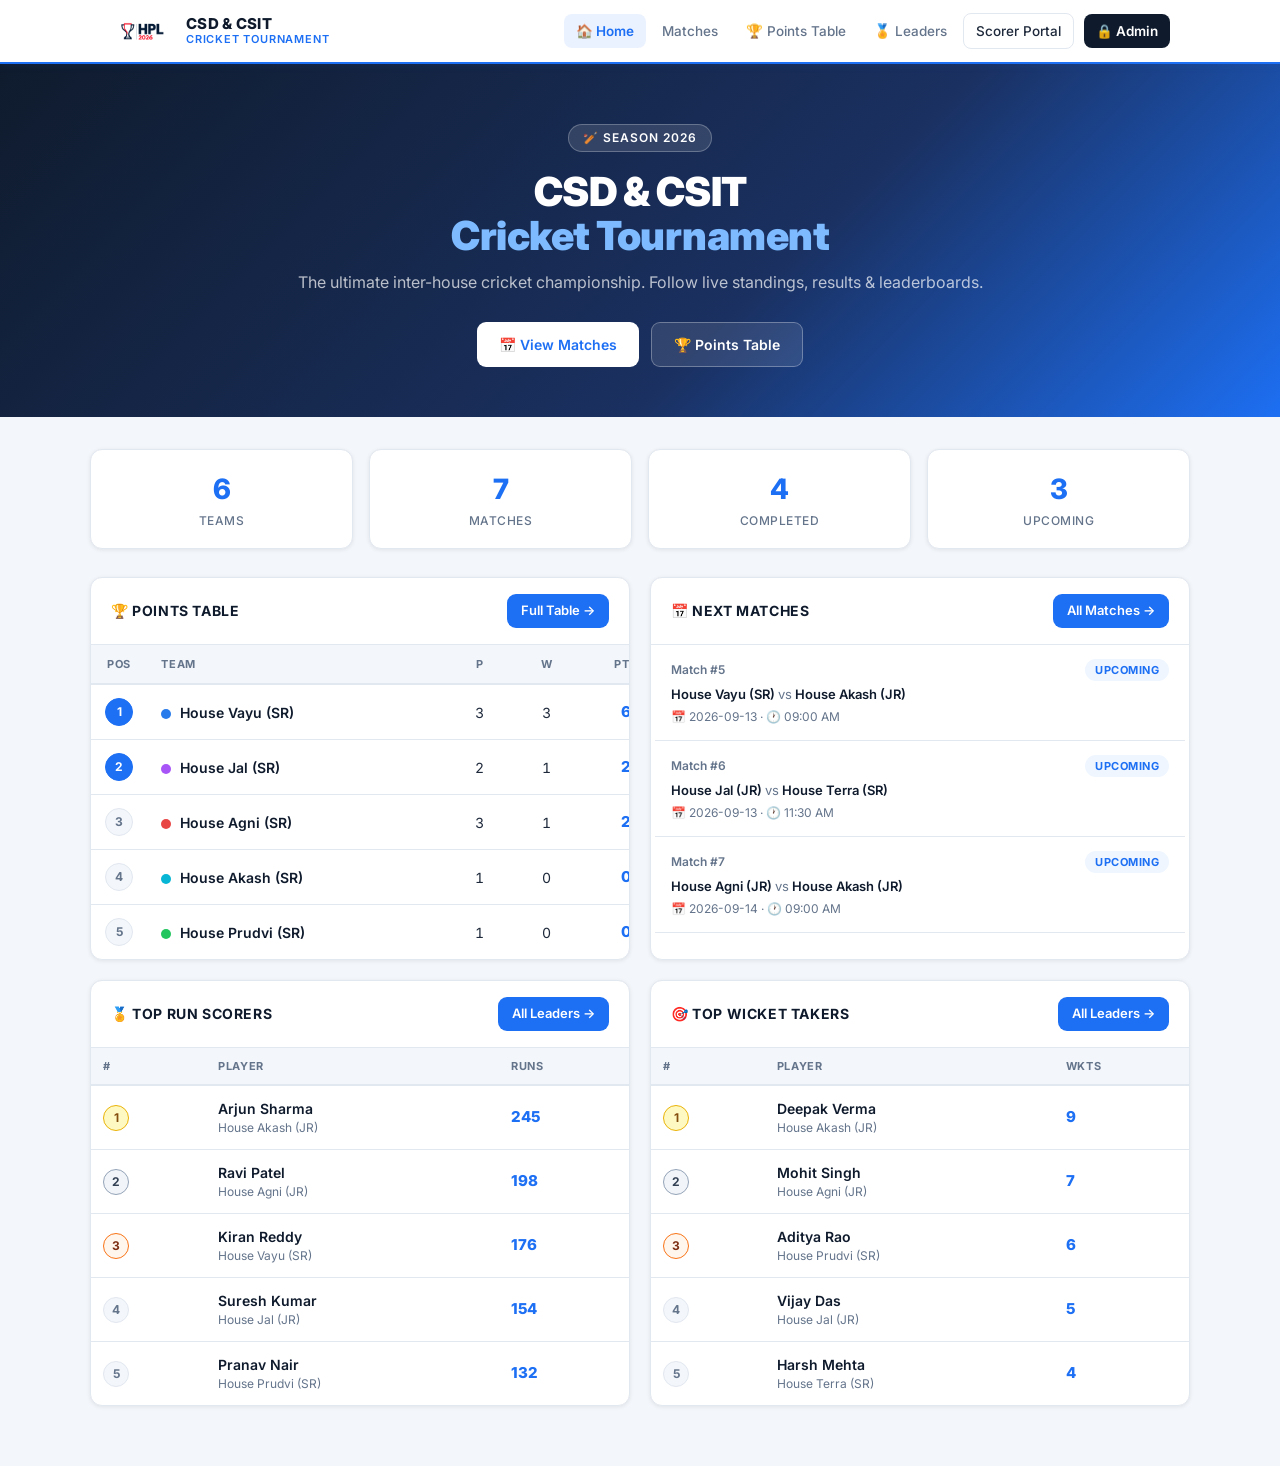
==== index.html @ a0604ba1 "initial points table" ====
<!DOCTYPE html>
<html lang="en">
<head>
  <meta charset="UTF-8" />
  <meta name="viewport" content="width=device-width, initial-scale=1.0" />
  <title>CSD &amp; CSIT Cricket Tournament</title>
  <meta name="description" content="Official tournament portal for the CSD &amp; CSIT Cricket Tournament — match schedules, points table, and leaderboards." />
  <link rel="stylesheet" href="css/style.css" />
</head>
<body>

<!-- ===== HEADER ===== -->
<header class="site-header">
  <div class="header-inner">
    <a href="index.html" class="logo-area" aria-label="CSD &amp; CSIT Tournament Home">
      <img src="asserts/hpl_Logo.png" alt="HPL 2026" class="nav-hpl-logo" />
      <div class="logo-text">
        <div class="logo-title">CSD &amp; CSIT</div>
        <div class="logo-sub">Cricket Tournament</div>
      </div>
    </a>
    <button class="hamburger" id="nav-toggle" aria-label="Toggle navigation" aria-expanded="false" aria-controls="nav-menu">
      <span class="bar1"></span>
      <span class="bar2"></span>
      <span class="bar3"></span>
    </button>
    <ul class="nav-menu" id="nav-menu" role="list">
      <li><a href="index.html" class="nav-link active">🏠 Home</a></li>
      <li><a href="matches.html" class="nav-link">Matches</a></li>
      <li><a href="points-table.html" class="nav-link">🏆 Points Table</a></li>
      <li><a href="leaders.html" class="nav-link">🏅 Leaders</a></li>
      <li><a href="scorer.html" class="nav-link nav-scorer">Scorer Portal</a></li>
      <li><a href="admin.html" class="nav-link nav-admin">🔒 Admin</a></li>
    </ul>
  </div>
</header>

<!-- ===== HERO ===== -->
<section class="hero">
  <div class="container">
    <div class="hero-badge">🏏 Season 2026</div>
    <h1>CSD &amp; CSIT<br /><span>Cricket Tournament</span></h1>
    <p class="hero-sub">The ultimate inter-house cricket championship. Follow live standings, results &amp; leaderboards.</p>
    <div class="hero-actions">
      <a href="matches.html" class="btn btn-primary">📅 View Matches</a>
      <a href="points-table.html" class="btn btn-outline">🏆 Points Table</a>
    </div>
  </div>
</section>

<!-- ===== STATS ===== -->
<div class="container page-body">
  <div class="stats-row" id="home-stats">
    <div class="stat-card"><div class="stat-val" id="stat-teams">6</div><div class="stat-label">Teams</div></div>
    <div class="stat-card"><div class="stat-val" id="stat-matches">7</div><div class="stat-label">Matches</div></div>
    <div class="stat-card"><div class="stat-val" id="stat-completed">4</div><div class="stat-label">Completed</div></div>
    <div class="stat-card"><div class="stat-val" id="stat-upcoming">3</div><div class="stat-label">Upcoming</div></div>
  </div>

  <div class="home-grid">
    <!-- Points Table Preview -->
    <div class="card">
      <div class="card-header">
        <span class="card-title">🏆 Points Table</span>
        <a href="points-table.html" class="btn btn-blue btn-sm">Full Table →</a>
      </div>
      <div class="table-scroll">
        <table class="standings-table">
          <thead>
            <tr>
              <th class="th-center">Pos</th>
              <th>Team</th>
              <th class="th-center">P</th>
              <th class="th-center">W</th>
              <th class="th-center">Pts</th>
            </tr>
          </thead>
          <tbody id="home-standings-body"></tbody>
        </table>
      </div>
    </div>

    <!-- Upcoming Matches -->
    <div class="card">
      <div class="card-header">
        <span class="card-title">📅 Next Matches</span>
        <a href="matches.html" class="btn btn-blue btn-sm">All Matches →</a>
      </div>
      <div id="home-upcoming" style="padding:0 4px 4px;"></div>
    </div>
  </div>

  <!-- Leaders preview -->
  <div class="home-grid" style="margin-top:20px">
    <div class="card">
      <div class="card-header">
        <span class="card-title">🏅 Top Run Scorers</span>
        <a href="leaders.html" class="btn btn-blue btn-sm">All Leaders →</a>
      </div>
      <div class="table-scroll">
        <table class="leader-table">
          <thead><tr><th>#</th><th>Player</th><th>Runs</th></tr></thead>
          <tbody id="home-runs-body"></tbody>
        </table>
      </div>
    </div>
    <div class="card">
      <div class="card-header">
        <span class="card-title">🎯 Top Wicket Takers</span>
        <a href="leaders.html" class="btn btn-blue btn-sm">All Leaders →</a>
      </div>
      <div class="table-scroll">
        <table class="leader-table">
          <thead><tr><th>#</th><th>Player</th><th>Wkts</th></tr></thead>
          <tbody id="home-wkts-body"></tbody>
        </table>
      </div>
    </div>
  </div>
</div>

<script src="js/data.js"></script>
<script src="js/common.js"></script>
<script>
document.addEventListener("DOMContentLoaded", () => {
  // Mini standings
  const teams = sortTeams(loadTeams()).slice(0, 6);
  const sb = document.getElementById("home-standings-body");
  teams.forEach((t, i) => {
    const tr = document.createElement("tr");
    tr.innerHTML = `<td class="col-pos"><span class="pos-badge ${i<2?'pos-qualify':''}">${i+1}</span></td>
      <td><span class="team-dot" style="background:${t.color||'#287BEA'}"></span><span class="team-name">${t.name}</span></td>
      <td class="col-stat">${t.played}</td><td class="col-stat">${t.wins}</td>
      <td class="col-pts">${t.points}</td>`;
    sb.appendChild(tr);
  });

  // Upcoming matches
  const matches = loadMatches().filter(m => m.status === "UPCOMING").slice(0, 3);
  const uc = document.getElementById("home-upcoming");
  if (!matches.length) { uc.innerHTML = '<p style="padding:20px;color:var(--text-muted);text-align:center">No upcoming matches</p>'; }
  matches.forEach(m => {
    const div = document.createElement("div");
    div.style.cssText = "padding:14px 16px;border-bottom:1px solid var(--border)";
    div.innerHTML = `<div style="display:flex;align-items:center;justify-content:space-between;margin-bottom:4px">
        <span style="font-size:12px;color:var(--text-muted);font-weight:600">Match #${m.matchNo}</span>
        <span class="badge badge-upcoming">Upcoming</span></div>
      <div style="font-size:13px;font-weight:600;color:var(--navy)">${m.teamA} <span style="color:var(--text-muted);font-weight:400">vs</span> ${m.teamB}</div>
      <div style="font-size:12px;color:var(--text-muted);margin-top:3px">📅 ${m.date} · 🕐 ${m.time}</div>`;
    uc.appendChild(div);
  });

  // Leaders preview
  const rb = document.getElementById("home-runs-body");
  DEFAULT_RUN_SCORERS.slice(0,5).forEach((p,i) => {
    const cls = ["gold","silver","bronze"][i]||"";
    rb.innerHTML += `<tr><td><span class="rank-badge ${cls}">${p.rank}</span></td>
      <td><div class="leader-name">${p.name}</div><div class="leader-team">${p.team}</div></td>
      <td class="leader-stat">${p.runs}</td></tr>`;
  });
  const wb = document.getElementById("home-wkts-body");
  DEFAULT_WICKET_TAKERS.slice(0,5).forEach((p,i) => {
    const cls = ["gold","silver","bronze"][i]||"";
    wb.innerHTML += `<tr><td><span class="rank-badge ${cls}">${p.rank}</span></td>
      <td><div class="leader-name">${p.name}</div><div class="leader-team">${p.team}</div></td>
      <td class="leader-stat">${p.wickets}</td></tr>`;
  });
});
</script>
</body>
</html>
---- css/style.css ----
/* ============================================================
   CSD & CSIT TOURNAMENT — STYLESHEET
   ============================================================ */

/* ---- Google Font ---- */
@import url('https://fonts.googleapis.com/css2?family=Inter:wght@400;500;600;700;800&display=swap');

/* ---- CSS Variables ---- */
:root {
  --blue: #1D6FF3;
  --blue-dark: #1558C8;
  --blue-light: #EBF2FF;
  --navy: #0F1B2D;
  --navy-mid: #1E2E45;
  --text: #1E293B;
  --text-muted: #64748B;
  --bg: #F3F6FA;
  --card: #FFFFFF;
  --border: #E2E8F0;
  --green: #16A34A;
  --red: #DC2626;
  --radius: 12px;
  --shadow: 0 1px 4px rgba(0,0,0,.08);
  --header-h: 64px;
}

/* ---- Reset ---- */
*, *::before, *::after { box-sizing: border-box; margin: 0; padding: 0; }
html { scroll-behavior: smooth; }
body {
  font-family: 'Inter', system-ui, sans-serif;
  background: var(--bg);
  color: var(--text);
  font-size: 15px;
  line-height: 1.5;
  min-height: 100vh;
}
a { color: inherit; text-decoration: none; }
button { cursor: pointer; font-family: inherit; }
img { max-width: 100%; display: block; }

/* ---- Layout ---- */
.container { width: 100%; max-width: 1100px; margin: 0 auto; padding: 0 20px; }
.page-body { padding: 32px 0 60px; }

/* ---- Team logo in table ---- */
.team-logo {
  width: 28px; height: 28px;
  border-radius: 50%;
  object-fit: contain;
  background: #fff;
  border: 1.5px solid var(--border);
  flex-shrink: 0;
  display: inline-block;
  vertical-align: middle;
  margin-right: 8px;
}
.team-logo-sm {
  width: 22px; height: 22px;
  border-radius: 50%;
  object-fit: contain;
  background: #fff;
  border: 1.5px solid var(--border);
  display: inline-block;
  vertical-align: middle;
  margin-right: 6px;
}

/* ============================================================
   HEADER / NAV
   ============================================================ */
.site-header {
  position: sticky; top: 0; z-index: 100;
  background: #fff;
  border-bottom: 2px solid var(--blue);
  height: var(--header-h);
  display: flex; align-items: center;
  box-shadow: 0 2px 8px rgba(29,111,243,.08);
}
.header-inner {
  display: flex; align-items: center; justify-content: space-between;
  width: 100%; max-width: 1100px; margin: 0 auto; padding: 0 20px;
}

/* Logo */
.logo-area { display: flex; align-items: center; gap: 10px; flex-shrink: 0; }

/* HPL logo image in navbar */
.nav-hpl-logo {
  height: 44px;
  width: auto;
  object-fit: contain;
  flex-shrink: 0;
  display: block;
}

/* Fallback emoji icon (kept for safety) */
.logo-icon {
  width: 40px; height: 40px; border-radius: 50%;
  background: linear-gradient(135deg, var(--blue), var(--blue-dark));
  display: flex; align-items: center; justify-content: center;
  font-size: 20px; color: #fff; font-weight: 800; flex-shrink: 0;
}
.logo-text { line-height: 1.2; }
.logo-title { font-size: 15px; font-weight: 800; color: var(--navy); letter-spacing: .3px; }
.logo-sub { font-size: 11px; color: var(--blue); font-weight: 600; text-transform: uppercase; letter-spacing: .8px; }


/* Desktop nav */
.nav-menu {
  display: flex; align-items: center; gap: 4px;
  list-style: none;
}
.nav-link {
  display: flex; align-items: center; gap: 5px;
  padding: 7px 12px; border-radius: 8px;
  font-size: 13.5px; font-weight: 500; color: var(--text-muted);
  transition: background .15s, color .15s;
  white-space: nowrap;
}
.nav-link:hover { background: var(--blue-light); color: var(--blue); }
.nav-link.active { background: var(--blue-light); color: var(--blue); font-weight: 600; }
.nav-link.nav-admin {
  background: var(--navy); color: #fff; margin-left: 6px; font-weight: 600;
}
.nav-link.nav-admin:hover { background: var(--navy-mid); color: #fff; }
.nav-link.nav-scorer { border: 1.5px solid var(--border); color: var(--text); }
.nav-link.nav-scorer:hover { border-color: var(--blue); color: var(--blue); background: var(--blue-light); }

/* Hamburger */
.hamburger {
  display: none; background: none; border: none;
  padding: 8px; border-radius: 8px; flex-direction: column; gap: 5px;
}
.hamburger span {
  display: block; width: 22px; height: 2px; background: var(--navy);
  border-radius: 2px; transition: transform .25s, opacity .25s;
}
.hamburger:hover { background: var(--blue-light); }

/* ============================================================
   PAGE TITLE BANNER
   ============================================================ */
.page-banner {
  background: linear-gradient(135deg, var(--navy) 0%, var(--navy-mid) 100%);
  color: #fff; padding: 32px 0 28px;
}
.page-banner h1 { font-size: 24px; font-weight: 800; }
.page-banner p { color: rgba(255,255,255,.65); font-size: 13.5px; margin-top: 4px; }

/* ============================================================
   CARD
   ============================================================ */
.card {
  background: var(--card); border: 1px solid var(--border);
  border-radius: var(--radius); box-shadow: var(--shadow);
  overflow: hidden;
}
.card-header {
  display: flex; align-items: center; justify-content: space-between;
  padding: 16px 20px; border-bottom: 1px solid var(--border);
}
.card-title { font-size: 14px; font-weight: 700; color: var(--navy); text-transform: uppercase; letter-spacing: .6px; }

/* ============================================================
   POINTS TABLE
   ============================================================ */
.table-scroll { overflow-x: auto; -webkit-overflow-scrolling: touch; }
.standings-table {
  width: 100%; border-collapse: collapse; min-width: 580px;
  font-size: 14px;
}
.standings-table thead tr {
  background: var(--bg); border-bottom: 2px solid var(--border);
}
.standings-table thead th {
  padding: 11px 14px; text-align: left;
  font-size: 11px; font-weight: 700; color: var(--text-muted);
  text-transform: uppercase; letter-spacing: .8px; white-space: nowrap;
}
.standings-table thead th.th-center { text-align: center; }
.standings-table tbody tr {
  border-bottom: 1px solid var(--border); transition: background .12s;
}
.standings-table tbody tr:last-child { border-bottom: none; }
.standings-table tbody tr:hover { background: #F8FAFD; }
.standings-table td { padding: 13px 14px; vertical-align: middle; }

.col-pos { width: 50px; text-align: center; }
.pos-badge {
  display: inline-flex; align-items: center; justify-content: center;
  width: 28px; height: 28px; border-radius: 50%;
  background: var(--bg); border: 1.5px solid var(--border);
  font-size: 12px; font-weight: 700; color: var(--text-muted);
}
.pos-badge.pos-qualify { background: var(--blue); border-color: var(--blue); color: #fff; }

.col-team { min-width: 180px; }
.team-dot {
  display: inline-block; width: 10px; height: 10px; border-radius: 50%;
  margin-right: 9px; flex-shrink: 0; vertical-align: middle;
}
.team-name { font-weight: 600; color: var(--navy); }

.col-stat { text-align: center; font-variant-numeric: tabular-nums; color: var(--text); }
.col-nrr { text-align: center; font-weight: 600; font-variant-numeric: tabular-nums; }
.col-pts { text-align: center; font-weight: 800; font-size: 15px; color: var(--blue); }
.nrr-pos { color: var(--green); }
.nrr-neg { color: var(--red); }
.nrr-zero { color: var(--text-muted); }

/* Qualify legend */
.qualify-legend { display: flex; gap: 20px; align-items: center; padding: 12px 20px; font-size: 12px; color: var(--text-muted); }
.legend-dot { width: 10px; height: 10px; border-radius: 50%; background: var(--blue); flex-shrink:0; }

/* ============================================================
   HOME PAGE
   ============================================================ */
.hero {
  background: linear-gradient(135deg, var(--navy) 0%, #1a3060 60%, #1D6FF3 100%);
  padding: 60px 0 50px; color: #fff; text-align: center;
}
.hero-badge {
  display: inline-block; background: rgba(255,255,255,.12);
  border: 1px solid rgba(255,255,255,.25); border-radius: 20px;
  padding: 4px 14px; font-size: 12px; font-weight: 600;
  text-transform: uppercase; letter-spacing: 1px; margin-bottom: 18px;
}
.hero h1 { font-size: 40px; font-weight: 900; line-height: 1.1; letter-spacing: -.5px; }
.hero h1 span { color: #7DBAFF; }
.hero-sub { font-size: 16px; color: rgba(255,255,255,.7); margin: 12px 0 28px; }
.hero-actions { display: flex; gap: 12px; justify-content: center; flex-wrap: wrap; }
.btn { display: inline-flex; align-items: center; gap: 6px; padding: 11px 22px; border-radius: 9px; font-size: 14px; font-weight: 600; transition: all .15s; border: none; }
.btn-primary { background: #fff; color: var(--blue); }
.btn-primary:hover { background: #E8F0FE; }
.btn-outline { background: rgba(255,255,255,.1); color: #fff; border: 1.5px solid rgba(255,255,255,.3); }
.btn-outline:hover { background: rgba(255,255,255,.2); }
.btn-blue { background: var(--blue); color: #fff; }
.btn-blue:hover { background: var(--blue-dark); }
.btn-sm { padding: 7px 14px; font-size: 13px; }

/* Stats row */
.stats-row { display: grid; grid-template-columns: repeat(auto-fit, minmax(160px, 1fr)); gap: 16px; margin-bottom: 28px; }
.stat-card { background: #fff; border: 1px solid var(--border); border-radius: var(--radius); padding: 18px 16px; text-align: center; box-shadow: var(--shadow); }
.stat-card .stat-val { font-size: 28px; font-weight: 800; color: var(--blue); }
.stat-card .stat-label { font-size: 12px; color: var(--text-muted); margin-top: 2px; font-weight: 500; text-transform: uppercase; letter-spacing: .5px; }

/* Home grid */
.home-grid { display: grid; grid-template-columns: 1fr 1fr; gap: 20px; margin-top: 28px; }
.home-grid .card { height: 100%; }

/* ============================================================
   MATCHES PAGE
   ============================================================ */
.matches-grid { display: grid; grid-template-columns: repeat(auto-fill, minmax(300px,1fr)); gap: 18px; }
.match-card {
  background: var(--card); border: 1px solid var(--border);
  border-radius: var(--radius); box-shadow: var(--shadow);
  padding: 18px; transition: box-shadow .15s;
}
.match-card:hover { box-shadow: 0 4px 16px rgba(0,0,0,.1); }
.match-card.live { border-color: #FCA5A5; }
.match-card-header { display: flex; align-items: center; justify-content: space-between; margin-bottom: 14px; }
.match-no { font-size: 12px; font-weight: 600; color: var(--text-muted); text-transform: uppercase; letter-spacing: .5px; }
.badge { display: inline-block; padding: 3px 10px; border-radius: 20px; font-size: 11px; font-weight: 700; text-transform: uppercase; letter-spacing: .5px; }
.badge-upcoming { background: #EFF6FF; color: var(--blue); }
.badge-live { background: #FEE2E2; color: #DC2626; }
.badge-completed { background: #DCFCE7; color: #16A34A; }
.match-teams { display: flex; align-items: center; gap: 10px; margin-bottom: 12px; }
.match-team { flex: 1; text-align: center; }
.match-team.winner .team-label { color: var(--blue); font-weight: 700; }
.team-label { display: block; font-size: 13px; font-weight: 600; color: var(--navy); line-height: 1.3; }
.match-score { display: block; font-size: 17px; font-weight: 800; color: var(--navy); margin-top: 4px; }
.vs-divider { font-size: 11px; font-weight: 800; color: var(--text-muted); padding: 0 4px; flex-shrink: 0; }
.match-result { text-align: center; font-size: 13px; font-weight: 600; color: var(--green); background: #F0FDF4; border-radius: 8px; padding: 7px 10px; margin-bottom: 12px; }
.match-meta { display: flex; flex-wrap: wrap; gap: 8px; font-size: 12px; color: var(--text-muted); border-top: 1px solid var(--border); padding-top: 10px; }
.match-meta span { display: flex; align-items: center; gap: 3px; }

/* ============================================================
   LEADERS PAGE
   ============================================================ */
.leaders-grid { display: grid; grid-template-columns: 1fr 1fr; gap: 20px; }
.leader-table { width: 100%; border-collapse: collapse; font-size: 14px; }
.leader-table thead th { padding: 10px 12px; text-align: left; font-size: 11px; font-weight: 700; color: var(--text-muted); text-transform: uppercase; letter-spacing: .6px; background: var(--bg); border-bottom: 2px solid var(--border); }
.leader-table tbody tr { border-bottom: 1px solid var(--border); transition: background .12s; }
.leader-table tbody tr:last-child { border-bottom: none; }
.leader-table tbody tr:hover { background: #F8FAFD; }
.leader-table td { padding: 12px 12px; vertical-align: middle; }
.rank-badge { display: inline-flex; align-items: center; justify-content: center; width: 26px; height: 26px; border-radius: 50%; font-size: 12px; font-weight: 700; background: var(--bg); border: 1.5px solid var(--border); color: var(--text-muted); }
.rank-badge.gold { background: #FEF9C3; border-color: #EAB308; color: #854D0E; }
.rank-badge.silver { background: #F1F5F9; border-color: #94A3B8; color: #334155; }
.rank-badge.bronze { background: #FFF7ED; border-color: #F97316; color: #7C2D12; }
.leader-name { font-weight: 600; color: var(--navy); }
.leader-team { font-size: 12px; color: var(--text-muted); }
.leader-stat { font-weight: 800; color: var(--blue); font-size: 15px; }

/* ============================================================
   SCORER PAGE
   ============================================================ */
.scorer-wrap { max-width: 520px; margin: 0 auto; }
.score-display { text-align: center; padding: 28px 20px; background: linear-gradient(135deg, var(--navy), #1a3060); border-radius: var(--radius); color: #fff; margin-bottom: 20px; }
.score-runs { font-size: 56px; font-weight: 900; line-height: 1; }
.score-over { font-size: 16px; color: rgba(255,255,255,.7); margin-top: 8px; }
.score-teams { font-size: 13px; color: rgba(255,255,255,.5); margin-top: 6px; }
.scoring-btns { display: grid; grid-template-columns: repeat(4,1fr); gap: 10px; margin-bottom: 16px; }
.score-btn { padding: 16px 8px; border-radius: 10px; border: 2px solid var(--border); background: #fff; font-size: 18px; font-weight: 800; color: var(--navy); transition: all .15s; }
.score-btn:hover { background: var(--blue-light); border-color: var(--blue); color: var(--blue); }
.score-btn.btn-danger { background: #FEE2E2; border-color: #FCA5A5; color: #DC2626; }
.score-btn.btn-danger:hover { background: #DC2626; color: #fff; border-color: #DC2626; }
.score-btn.btn-extra { background: #FFF7ED; border-color: #FED7AA; color: #C2410C; font-size: 13px; }
.score-btn.btn-boundary { background: #DCFCE7; border-color: #86EFAC; color: #15803D; }
.score-btn.btn-boundary:hover { background: #16A34A; color: #fff; border-color: #16A34A; }
.scorer-placeholder { text-align: center; padding: 40px 20px; color: var(--text-muted); }
.scorer-placeholder .placeholder-icon { font-size: 48px; margin-bottom: 12px; }

/* ============================================================
   ADMIN PAGE
   ============================================================ */
.admin-login-wrap { min-height: calc(100vh - var(--header-h)); display: flex; align-items: center; justify-content: center; padding: 40px 20px; }
.admin-login-card { background: var(--card); border: 1px solid var(--border); border-radius: 16px; padding: 36px 32px; width: 100%; max-width: 400px; box-shadow: 0 4px 24px rgba(0,0,0,.1); }
.admin-login-card h2 { font-size: 22px; font-weight: 800; color: var(--navy); margin-bottom: 4px; }
.admin-login-card p { font-size: 13px; color: var(--text-muted); margin-bottom: 24px; }
.form-group { margin-bottom: 16px; }
.form-label { display: block; font-size: 13px; font-weight: 600; color: var(--navy); margin-bottom: 6px; }
.form-input {
  width: 100%; padding: 10px 13px; border: 1.5px solid var(--border);
  border-radius: 8px; font-size: 14px; font-family: inherit; color: var(--text);
  background: #fff; transition: border .15s;
}
.form-input:focus { outline: none; border-color: var(--blue); box-shadow: 0 0 0 3px rgba(29,111,243,.12); }
.login-error { color: var(--red); font-size: 13px; margin-top: 8px; min-height: 18px; }
.btn-full { width: 100%; justify-content: center; padding: 12px; font-size: 15px; }

/* Admin dashboard */
.admin-layout { display: grid; grid-template-columns: 320px 1fr; gap: 24px; align-items: start; }
.admin-editor { position: sticky; top: calc(var(--header-h) + 20px); }
.editor-card { background: var(--card); border: 1px solid var(--border); border-radius: var(--radius); box-shadow: var(--shadow); overflow: hidden; }
.editor-card .card-header { background: var(--navy); }
.editor-card .card-header .card-title { color: #fff; }
.editor-body { padding: 18px; }
.select-input { width: 100%; padding: 10px 12px; border: 1.5px solid var(--border); border-radius: 8px; font-size: 14px; font-family: inherit; background: #fff; color: var(--text); margin-bottom: 16px; }
.select-input:focus { outline: none; border-color: var(--blue); }
.ed-row { display: flex; align-items: center; justify-content: space-between; padding: 10px 0; border-bottom: 1px solid var(--border); }
.ed-row:last-of-type { border-bottom: none; }
.ed-label { font-size: 13px; font-weight: 600; color: var(--text-muted); text-transform: uppercase; letter-spacing: .4px; }
.ed-controls { display: flex; align-items: center; gap: 8px; }
.ed-val { font-size: 16px; font-weight: 800; color: var(--navy); min-width: 32px; text-align: center; }
.ic-btn { width: 30px; height: 30px; border-radius: 7px; border: 1.5px solid var(--border); background: #fff; font-size: 16px; font-weight: 700; display: flex; align-items: center; justify-content: center; color: var(--navy); transition: all .12s; }
.ic-btn:hover { background: var(--blue); border-color: var(--blue); color: #fff; }
.nrr-input { width: 90px; padding: 7px 10px; border: 1.5px solid var(--border); border-radius: 7px; font-size: 14px; font-family: inherit; text-align: center; }
.nrr-input:focus { outline: none; border-color: var(--blue); }
.action-grid { display: grid; grid-template-columns: 1fr 1fr 1fr; gap: 8px; margin: 14px 0 10px; }
.act-btn { padding: 9px 6px; border-radius: 9px; border: none; font-size: 13px; font-weight: 700; transition: all .15s; }
.act-win { background: #DCFCE7; color: #16A34A; }
.act-win:hover { background: #16A34A; color: #fff; }
.act-loss { background: #FEE2E2; color: #DC2626; }
.act-loss:hover { background: #DC2626; color: #fff; }
.act-tie { background: #FFF7ED; color: #EA580C; }
.act-tie:hover { background: #EA580C; color: #fff; }
.pts-grid { display: grid; grid-template-columns: 1fr 1fr 1fr; gap: 8px; margin-bottom: 14px; }
.pts-btn { padding: 9px 4px; border-radius: 9px; border: 1.5px solid var(--border); background: #fff; font-size: 13px; font-weight: 700; color: var(--text); }
.pts-btn:hover { background: var(--blue-light); border-color: var(--blue); color: var(--blue); }
.divider { height: 1px; background: var(--border); margin: 14px 0; }
.save-btn { width: 100%; padding: 12px; background: var(--blue); color: #fff; border: none; border-radius: 9px; font-size: 14px; font-weight: 700; margin-bottom: 10px; }
.save-btn:hover { background: var(--blue-dark); }
.undo-btn { width: 100%; padding: 10px; background: #fff; color: var(--text); border: 1.5px solid var(--border); border-radius: 9px; font-size: 13px; font-weight: 600; margin-bottom: 10px; }
.undo-btn:hover { background: var(--bg); }
.reset-btn { width: 100%; padding: 10px; background: #FEF2F2; color: #DC2626; border: 1.5px solid #FCA5A5; border-radius: 9px; font-size: 13px; font-weight: 700; }
.reset-btn:hover { background: #DC2626; color: #fff; }
.data-btns { display: grid; grid-template-columns: 1fr 1fr; gap: 8px; margin-top: 12px; }
.export-btn, .import-btn { padding: 9px; border-radius: 9px; font-size: 13px; font-weight: 600; }
.export-btn { background: var(--navy); color: #fff; border: none; }
.export-btn:hover { background: var(--navy-mid); }
.import-btn { background: #fff; color: var(--text); border: 1.5px solid var(--border); }
.import-btn:hover { background: var(--bg); }

/* Admin preview table */
.admin-preview { background: var(--card); border: 1px solid var(--border); border-radius: var(--radius); overflow: hidden; }
.admin-preview-table { width: 100%; border-collapse: collapse; font-size: 14px; }
.admin-preview-table th { padding: 11px 14px; font-size: 11px; font-weight: 700; color: var(--text-muted); text-transform: uppercase; letter-spacing: .7px; background: var(--bg); border-bottom: 2px solid var(--border); text-align: left; }
.admin-preview-table td { padding: 12px 14px; border-bottom: 1px solid var(--border); vertical-align: middle; }
.admin-preview-table tr:last-child td { border-bottom: none; }
.admin-preview-table tr.selected-row { background: var(--blue-light); }
.admin-header-row { display: flex; align-items: center; justify-content: space-between; padding: 14px 18px; border-bottom: 1px solid var(--border); }

/* Toast */
.admin-toast {
  position: fixed; bottom: 24px; right: 24px; z-index: 9999;
  background: var(--navy); color: #fff; padding: 12px 20px;
  border-radius: 10px; font-size: 14px; font-weight: 500;
  box-shadow: 0 4px 20px rgba(0,0,0,.2);
  opacity: 0; transform: translateY(10px);
  transition: opacity .25s, transform .25s;
  pointer-events: none; max-width: 320px;
}
.admin-toast.show { opacity: 1; transform: translateY(0); }
.admin-toast.error { background: #DC2626; }
.admin-toast.warn { background: #D97706; }

/* ============================================================
   RESPONSIVE
   ============================================================ */
@media (max-width: 1024px) {
  .admin-layout { grid-template-columns: 280px 1fr; }
  .leaders-grid { grid-template-columns: 1fr; }
}

@media (max-width: 768px) {
  :root { --header-h: 56px; }
  .hamburger { display: flex; }
  .nav-hpl-logo { height: 36px; }
  .nav-menu {
    display: none; position: absolute; top: var(--header-h); left: 0; right: 0;
    flex-direction: column; align-items: stretch; gap: 0;
    background: #fff; border-bottom: 2px solid var(--blue);
    padding: 10px 16px 16px; box-shadow: 0 8px 24px rgba(0,0,0,.12);
    z-index: 99;
  }
  .nav-menu.open { display: flex; }
  .nav-link { padding: 12px 14px; font-size: 15px; border-radius: 8px; }
  .nav-link.nav-admin { margin-left: 0; margin-top: 6px; text-align: center; justify-content: center; }
  .nav-link.nav-scorer { text-align: center; justify-content: center; }
  .logo-title { font-size: 14px; }
  .hero h1 { font-size: 28px; }
  .hero-sub { font-size: 14px; }
  .page-banner h1 { font-size: 20px; }
  .home-grid { grid-template-columns: 1fr; }
  .admin-layout { grid-template-columns: 1fr; }
  .admin-editor { position: static; }
  .standings-table { font-size: 13px; }
  .matches-grid { grid-template-columns: 1fr; }
  .page-body { padding: 20px 0 48px; }
}

@media (max-width: 480px) {
  .container { padding: 0 14px; }
  .hero { padding: 40px 0 36px; }
  .hero h1 { font-size: 24px; }
  .btn { padding: 10px 18px; font-size: 13px; }
  .action-grid { grid-template-columns: 1fr; }
  .pts-grid { grid-template-columns: 1fr 1fr; }
  .data-btns { grid-template-columns: 1fr; }
  .admin-login-card { padding: 24px 18px; }
  .stats-row { grid-template-columns: 1fr 1fr; }
  .scoring-btns { grid-template-columns: repeat(3, 1fr); }
  .admin-toast { left: 16px; right: 16px; bottom: 16px; }
  .qualify-legend { flex-direction: column; gap: 8px; align-items: flex-start; }
}

@media (max-width: 360px) {
  .logo-sub { display: none; }
  .hero h1 { font-size: 21px; }
  .stats-row { grid-template-columns: 1fr; }
}
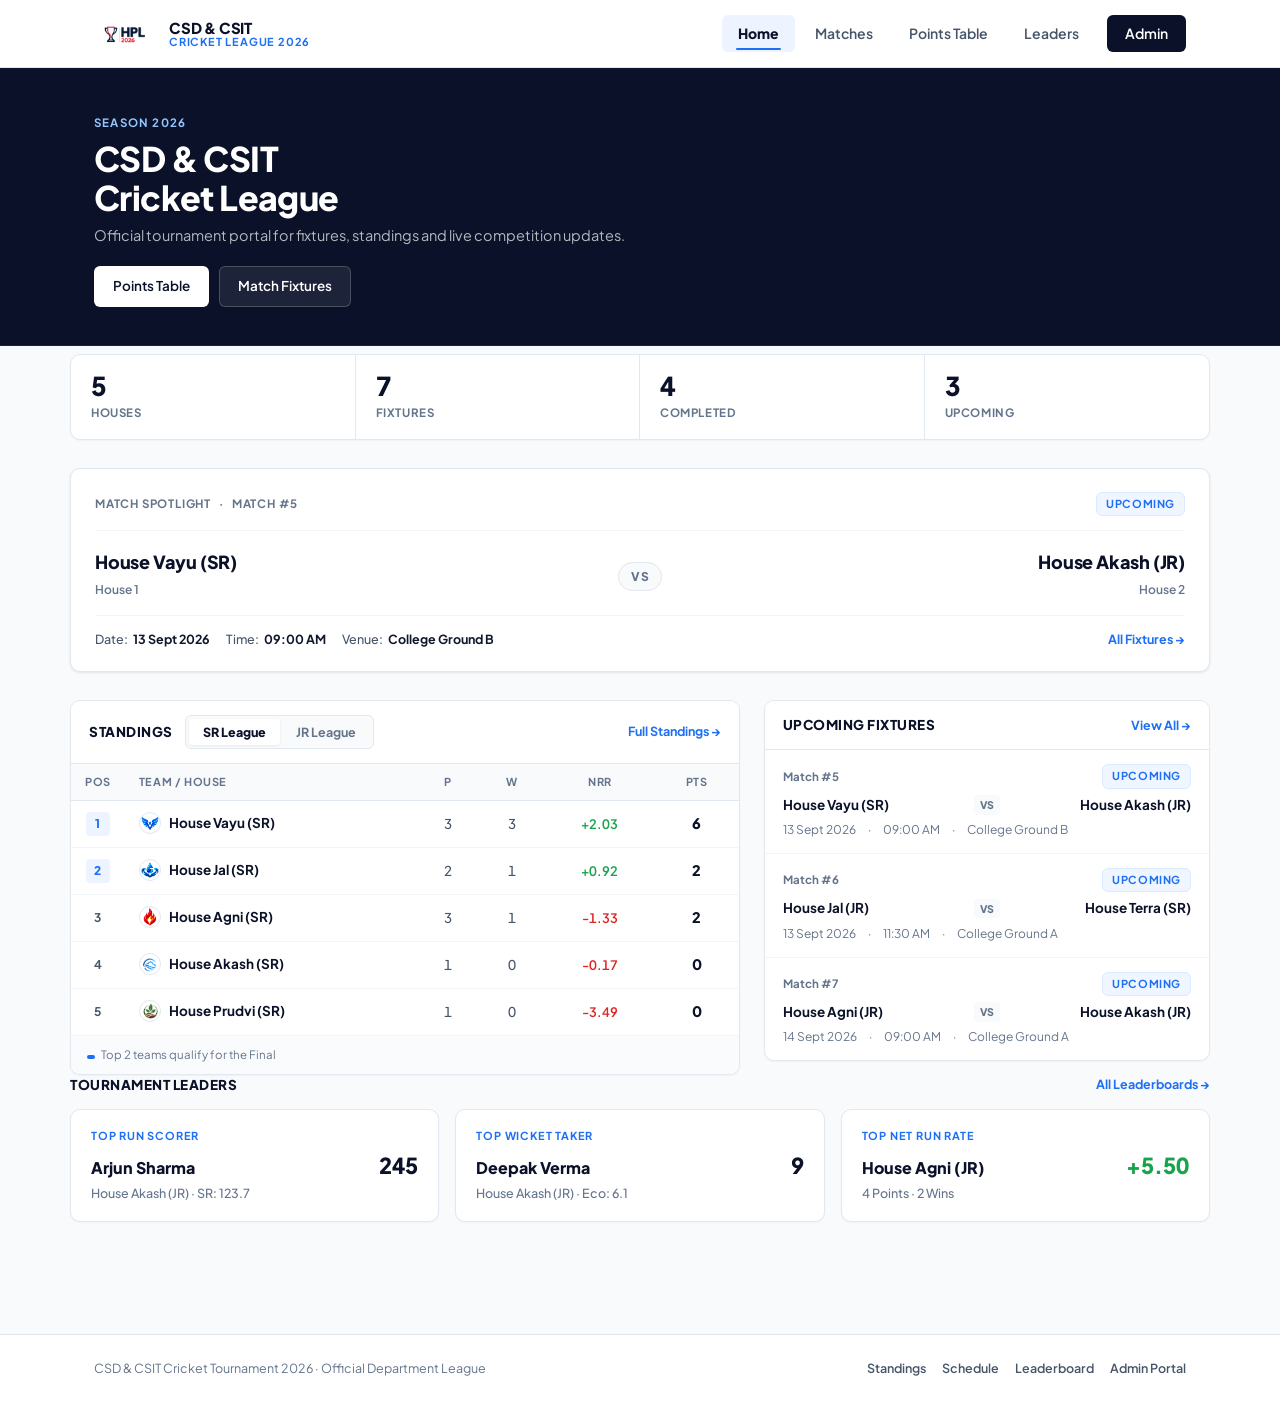
==== commit 63d60f6e: "UI refinement" ====
--- a/index.html
+++ b/index.html
@@ -3,20 +3,20 @@
 <head>
   <meta charset="UTF-8" />
   <meta name="viewport" content="width=device-width, initial-scale=1.0" />
-  <title>CSD &amp; CSIT Cricket Tournament</title>
-  <meta name="description" content="Official tournament portal for the CSD &amp; CSIT Cricket Tournament — match schedules, points table, and leaderboards." />
+  <title>CSD &amp; CSIT Cricket League 2026</title>
+  <meta name="description" content="Official tournament portal for CSD &amp; CSIT Cricket League 2026 — live standings, fixture schedules, match spotlight, and leaderboards." />
   <link rel="stylesheet" href="css/style.css" />
 </head>
 <body>
 
-<!-- ===== HEADER ===== -->
+<!-- ===== HEADER / NAVIGATION ===== -->
 <header class="site-header">
   <div class="header-inner">
-    <a href="index.html" class="logo-area" aria-label="CSD &amp; CSIT Tournament Home">
+    <a href="index.html" class="logo-area" aria-label="CSD &amp; CSIT Cricket League Home">
       <img src="asserts/hpl_Logo.png" alt="HPL 2026" class="nav-hpl-logo" />
       <div class="logo-text">
         <div class="logo-title">CSD &amp; CSIT</div>
-        <div class="logo-sub">Cricket Tournament</div>
+        <div class="logo-sub">Cricket League 2026</div>
       </div>
     </a>
     <button class="hamburger" id="nav-toggle" aria-label="Toggle navigation" aria-expanded="false" aria-controls="nav-menu">
@@ -24,147 +24,372 @@
       <span class="bar2"></span>
       <span class="bar3"></span>
     </button>
-    <ul class="nav-menu" id="nav-menu" role="list">
-      <li><a href="index.html" class="nav-link active">🏠 Home</a></li>
-      <li><a href="matches.html" class="nav-link">Matches</a></li>
-      <li><a href="points-table.html" class="nav-link">🏆 Points Table</a></li>
-      <li><a href="leaders.html" class="nav-link">🏅 Leaders</a></li>
-      <li><a href="scorer.html" class="nav-link nav-scorer">Scorer Portal</a></li>
-      <li><a href="admin.html" class="nav-link nav-admin">🔒 Admin</a></li>
-    </ul>
+    <nav>
+      <ul class="nav-menu" id="nav-menu" role="list">
+        <li><a href="index.html" class="nav-link active">Home</a></li>
+        <li><a href="matches.html" class="nav-link">Matches</a></li>
+        <li><a href="points-table.html" class="nav-link">Points Table</a></li>
+        <li><a href="leaders.html" class="nav-link">Leaders</a></li>
+        <li><a href="admin.html" class="nav-link nav-admin">Admin</a></li>
+      </ul>
+    </nav>
   </div>
 </header>
 
-<!-- ===== HERO ===== -->
-<section class="hero">
+<!-- ===== COMPACT TOURNAMENT HERO ===== -->
+<section class="tournament-hero">
   <div class="container">
-    <div class="hero-badge">🏏 Season 2026</div>
-    <h1>CSD &amp; CSIT<br /><span>Cricket Tournament</span></h1>
-    <p class="hero-sub">The ultimate inter-house cricket championship. Follow live standings, results &amp; leaderboards.</p>
-    <div class="hero-actions">
-      <a href="matches.html" class="btn btn-primary">📅 View Matches</a>
-      <a href="points-table.html" class="btn btn-outline">🏆 Points Table</a>
+    <span class="hero-label">Season 2026</span>
+    <h1 class="hero-heading">CSD &amp; CSIT<br />Cricket League</h1>
+    <p class="hero-description">Official tournament portal for fixtures, standings and live competition updates.</p>
+    <div class="hero-cta-group">
+      <a href="points-table.html" class="btn btn-primary">Points Table</a>
+      <a href="matches.html" class="btn btn-outline">Match Fixtures</a>
     </div>
   </div>
 </section>
 
-<!-- ===== STATS ===== -->
+<!-- ===== MAIN CONTENT BODY ===== -->
 <div class="container page-body">
-  <div class="stats-row" id="home-stats">
-    <div class="stat-card"><div class="stat-val" id="stat-teams">6</div><div class="stat-label">Teams</div></div>
-    <div class="stat-card"><div class="stat-val" id="stat-matches">7</div><div class="stat-label">Matches</div></div>
-    <div class="stat-card"><div class="stat-val" id="stat-completed">4</div><div class="stat-label">Completed</div></div>
-    <div class="stat-card"><div class="stat-val" id="stat-upcoming">3</div><div class="stat-label">Upcoming</div></div>
-  </div>
-
-  <div class="home-grid">
-    <!-- Points Table Preview -->
-    <div class="card">
-      <div class="card-header">
-        <span class="card-title">🏆 Points Table</span>
-        <a href="points-table.html" class="btn btn-blue btn-sm">Full Table →</a>
-      </div>
+
+  <!-- 1. COMPACT EDITORIAL STATS STRIP -->
+  <div class="stats-overview" id="tournament-stats" aria-label="Tournament statistics overview">
+    <div class="stat-cell">
+      <span class="stat-val" id="stat-teams">5</span>
+      <span class="stat-name">Houses</span>
+    </div>
+    <div class="stat-cell">
+      <span class="stat-val" id="stat-matches">7</span>
+      <span class="stat-name">Fixtures</span>
+    </div>
+    <div class="stat-cell">
+      <span class="stat-val" id="stat-completed">4</span>
+      <span class="stat-name">Completed</span>
+    </div>
+    <div class="stat-cell">
+      <span class="stat-val" id="stat-upcoming">3</span>
+      <span class="stat-name">Upcoming</span>
+    </div>
+  </div>
+
+  <!-- 2. MATCH SPOTLIGHT (PRIMARY FEATURE) -->
+  <section class="spotlight-section" aria-labelledby="spotlight-heading">
+    <div class="spotlight-card" id="match-spotlight">
+      <div class="spotlight-header">
+        <div class="spotlight-eyebrow" id="spotlight-heading">
+          <span>Match Spotlight</span>
+          <span>·</span>
+          <span id="spotlight-match-no">Match #5</span>
+        </div>
+        <div id="spotlight-badge">
+          <span class="status-badge badge-upcoming">Upcoming</span>
+        </div>
+      </div>
+      
+      <div class="spotlight-body">
+        <div class="spotlight-team left">
+          <div class="spotlight-team-name" id="spotlight-team-a">House Vayu (SR)</div>
+          <div class="spotlight-team-sub" id="spotlight-score-a">Team 1</div>
+        </div>
+        
+        <div>
+          <span class="spotlight-vs">VS</span>
+        </div>
+        
+        <div class="spotlight-team right">
+          <div class="spotlight-team-name" id="spotlight-team-b">House Akash (JR)</div>
+          <div class="spotlight-team-sub" id="spotlight-score-b">Team 2</div>
+        </div>
+      </div>
+
+      <div class="spotlight-footer">
+        <div class="spotlight-meta-items">
+          <div class="spotlight-meta-item">
+            <span>Date:</span>
+            <strong id="spotlight-date">13 Sep 2026</strong>
+          </div>
+          <div class="spotlight-meta-item">
+            <span>Time:</span>
+            <strong id="spotlight-time">09:00 AM</strong>
+          </div>
+          <div class="spotlight-meta-item">
+            <span>Venue:</span>
+            <strong id="spotlight-venue">College Ground B</strong>
+          </div>
+        </div>
+        <div>
+          <a href="matches.html" class="panel-action">All Fixtures →</a>
+        </div>
+      </div>
+    </div>
+  </section>
+
+  <!-- 3. MAIN TOURNAMENT GRID: STANDINGS + UPCOMING FIXTURES -->
+  <div class="tournament-grid">
+
+    <!-- Left: Standings Table -->
+    <div class="section-panel" aria-labelledby="standings-title">
+      <div class="panel-header">
+        <div style="display:flex;align-items:center;gap:12px">
+          <span class="panel-title" id="standings-title">Standings</span>
+          <div class="league-pill-group" role="tablist" aria-label="Standings league selector">
+            <button class="league-pill active" id="home-pill-sr" role="tab" aria-selected="true" onclick="switchHomeLeague('sr')">SR League</button>
+            <button class="league-pill" id="home-pill-jr" role="tab" aria-selected="false" onclick="switchHomeLeague('jr')">JR League</button>
+          </div>
+        </div>
+        <a href="points-table.html" class="panel-action">Full Standings →</a>
+      </div>
+
       <div class="table-scroll">
-        <table class="standings-table">
+        <table class="standings-table" aria-label="Tournament standings preview">
           <thead>
             <tr>
               <th class="th-center">Pos</th>
-              <th>Team</th>
-              <th class="th-center">P</th>
-              <th class="th-center">W</th>
-              <th class="th-center">Pts</th>
+              <th>Team / House</th>
+              <th class="th-center" title="Played">P</th>
+              <th class="th-center" title="Won">W</th>
+              <th class="th-center" title="Net Run Rate">NRR</th>
+              <th class="th-center" title="Points">Pts</th>
             </tr>
           </thead>
           <tbody id="home-standings-body"></tbody>
         </table>
       </div>
-    </div>
-
-    <!-- Upcoming Matches -->
-    <div class="card">
-      <div class="card-header">
-        <span class="card-title">📅 Next Matches</span>
-        <a href="matches.html" class="btn btn-blue btn-sm">All Matches →</a>
-      </div>
-      <div id="home-upcoming" style="padding:0 4px 4px;"></div>
-    </div>
-  </div>
-
-  <!-- Leaders preview -->
-  <div class="home-grid" style="margin-top:20px">
-    <div class="card">
-      <div class="card-header">
-        <span class="card-title">🏅 Top Run Scorers</span>
-        <a href="leaders.html" class="btn btn-blue btn-sm">All Leaders →</a>
-      </div>
-      <div class="table-scroll">
-        <table class="leader-table">
-          <thead><tr><th>#</th><th>Player</th><th>Runs</th></tr></thead>
-          <tbody id="home-runs-body"></tbody>
-        </table>
-      </div>
-    </div>
-    <div class="card">
-      <div class="card-header">
-        <span class="card-title">🎯 Top Wicket Takers</span>
-        <a href="leaders.html" class="btn btn-blue btn-sm">All Leaders →</a>
-      </div>
-      <div class="table-scroll">
-        <table class="leader-table">
-          <thead><tr><th>#</th><th>Player</th><th>Wkts</th></tr></thead>
-          <tbody id="home-wkts-body"></tbody>
-        </table>
-      </div>
-    </div>
-  </div>
+
+      <div class="table-footer-legend">
+        <div><span class="legend-qualify-mark"></span> Top 2 teams qualify for the Final</div>
+      </div>
+    </div>
+
+    <!-- Right: Upcoming Fixtures List -->
+    <div class="section-panel" aria-labelledby="fixtures-title">
+      <div class="panel-header">
+        <span class="panel-title" id="fixtures-title">Upcoming Fixtures</span>
+        <a href="matches.html" class="panel-action">View All →</a>
+      </div>
+      <div id="home-upcoming-list"></div>
+    </div>
+
+  </div>
+
+  <!-- 4. TOURNAMENT LEADERS PREVIEW (COMPACT 3-ITEM EDITORIAL STRIP) -->
+  <section class="leaders-section" aria-labelledby="leaders-title">
+    <div style="display:flex;align-items:center;justify-content:space-between;margin-bottom:14px;">
+      <span class="panel-title" id="leaders-title">Tournament Leaders</span>
+      <a href="leaders.html" class="panel-action">All Leaderboards →</a>
+    </div>
+
+    <div class="leaders-editorial-grid">
+      <!-- Runs Leader -->
+      <div class="leader-card-item">
+        <div class="leader-type-tag">Top Run Scorer</div>
+        <div class="leader-player-row">
+          <span class="leader-player-name" id="leader-runs-name">—</span>
+          <span class="leader-player-stat" id="leader-runs-val">—</span>
+        </div>
+        <div class="leader-player-team" id="leader-runs-team">—</div>
+      </div>
+
+      <!-- Wickets Leader -->
+      <div class="leader-card-item">
+        <div class="leader-type-tag">Top Wicket Taker</div>
+        <div class="leader-player-row">
+          <span class="leader-player-name" id="leader-wkts-name">—</span>
+          <span class="leader-player-stat" id="leader-wkts-val">—</span>
+        </div>
+        <div class="leader-player-team" id="leader-wkts-team">—</div>
+      </div>
+
+      <!-- Best NRR -->
+      <div class="leader-card-item">
+        <div class="leader-type-tag">Top Net Run Rate</div>
+        <div class="leader-player-row">
+          <span class="leader-player-name" id="leader-nrr-name">—</span>
+          <span class="leader-player-stat" id="leader-nrr-val" style="color:var(--state-completed)">—</span>
+        </div>
+        <div class="leader-player-team" id="leader-nrr-team">—</div>
+      </div>
+    </div>
+  </section>
+
 </div>
+
+<!-- ===== SITE FOOTER ===== -->
+<footer class="site-footer">
+  <div class="container footer-inner">
+    <div>CSD &amp; CSIT Cricket Tournament 2026 · Official Department League</div>
+    <div class="footer-links">
+      <a href="points-table.html">Standings</a>
+      <a href="matches.html">Schedule</a>
+      <a href="leaders.html">Leaderboard</a>
+      <a href="admin.html">Admin Portal</a>
+    </div>
+  </div>
+</footer>
 
 <script src="js/data.js"></script>
 <script src="js/common.js"></script>
 <script>
-document.addEventListener("DOMContentLoaded", () => {
-  // Mini standings
-  const teams = sortTeams(loadTeams()).slice(0, 6);
+let currentHomeLeague = "sr";
+
+// Render standings rows cleanly
+function renderHomeStandings() {
+  const teams = currentHomeLeague === "sr" ? loadTeams() : loadJRTeams();
+  const sorted = sortTeams(teams);
   const sb = document.getElementById("home-standings-body");
-  teams.forEach((t, i) => {
+  if (!sb) return;
+  sb.innerHTML = "";
+
+  sorted.forEach((t, i) => {
+    const nrr = parseFloat(t.nrr);
+    const nrrClass = nrr > 0 ? "nrr-pos" : nrr < 0 ? "nrr-neg" : "nrr-zero";
+    const logoHtml = t.logo
+      ? `<img src="${t.logo}" alt="" class="team-logo-sm" />`
+      : `<span class="team-dot" style="background:${t.color || '#1D6FF3'}"></span>`;
+    
     const tr = document.createElement("tr");
-    tr.innerHTML = `<td class="col-pos"><span class="pos-badge ${i<2?'pos-qualify':''}">${i+1}</span></td>
-      <td><span class="team-dot" style="background:${t.color||'#287BEA'}"></span><span class="team-name">${t.name}</span></td>
-      <td class="col-stat">${t.played}</td><td class="col-stat">${t.wins}</td>
-      <td class="col-pts">${t.points}</td>`;
+    tr.innerHTML = `
+      <td class="col-pos"><span class="pos-num ${i < 2 ? 'top-qualify' : ''}">${i + 1}</span></td>
+      <td style="display:flex;align-items:center;gap:0;">
+        ${logoHtml}
+        <span class="team-name">${t.name}</span>
+      </td>
+      <td class="col-stat">${t.played}</td>
+      <td class="col-stat">${t.wins}</td>
+      <td class="col-nrr ${nrrClass}">${formatNRR(nrr)}</td>
+      <td class="col-pts">${t.points}</td>
+    `;
     sb.appendChild(tr);
   });
-
-  // Upcoming matches
-  const matches = loadMatches().filter(m => m.status === "UPCOMING").slice(0, 3);
-  const uc = document.getElementById("home-upcoming");
-  if (!matches.length) { uc.innerHTML = '<p style="padding:20px;color:var(--text-muted);text-align:center">No upcoming matches</p>'; }
-  matches.forEach(m => {
-    const div = document.createElement("div");
-    div.style.cssText = "padding:14px 16px;border-bottom:1px solid var(--border)";
-    div.innerHTML = `<div style="display:flex;align-items:center;justify-content:space-between;margin-bottom:4px">
-        <span style="font-size:12px;color:var(--text-muted);font-weight:600">Match #${m.matchNo}</span>
-        <span class="badge badge-upcoming">Upcoming</span></div>
-      <div style="font-size:13px;font-weight:600;color:var(--navy)">${m.teamA} <span style="color:var(--text-muted);font-weight:400">vs</span> ${m.teamB}</div>
-      <div style="font-size:12px;color:var(--text-muted);margin-top:3px">📅 ${m.date} · 🕐 ${m.time}</div>`;
-    uc.appendChild(div);
-  });
-
-  // Leaders preview
-  const rb = document.getElementById("home-runs-body");
-  DEFAULT_RUN_SCORERS.slice(0,5).forEach((p,i) => {
-    const cls = ["gold","silver","bronze"][i]||"";
-    rb.innerHTML += `<tr><td><span class="rank-badge ${cls}">${p.rank}</span></td>
-      <td><div class="leader-name">${p.name}</div><div class="leader-team">${p.team}</div></td>
-      <td class="leader-stat">${p.runs}</td></tr>`;
-  });
-  const wb = document.getElementById("home-wkts-body");
-  DEFAULT_WICKET_TAKERS.slice(0,5).forEach((p,i) => {
-    const cls = ["gold","silver","bronze"][i]||"";
-    wb.innerHTML += `<tr><td><span class="rank-badge ${cls}">${p.rank}</span></td>
-      <td><div class="leader-name">${p.name}</div><div class="leader-team">${p.team}</div></td>
-      <td class="leader-stat">${p.wickets}</td></tr>`;
-  });
+}
+
+function switchHomeLeague(league) {
+  currentHomeLeague = league;
+  const btnSr = document.getElementById("home-pill-sr");
+  const btnJr = document.getElementById("home-pill-jr");
+  if (btnSr) { btnSr.classList.toggle("active", league === "sr"); btnSr.setAttribute("aria-selected", league === "sr"); }
+  if (btnJr) { btnJr.classList.toggle("active", league === "jr"); btnJr.setAttribute("aria-selected", league === "jr"); }
+  renderHomeStandings();
+}
+
+document.addEventListener("DOMContentLoaded", () => {
+  // 1. Initial Standings
+  renderHomeStandings();
+
+  // 2. Tournament Statistics
+  const matches = loadMatches();
+  const completedCount = matches.filter(m => m.status === "COMPLETED").length;
+  const upcomingCount = matches.filter(m => m.status === "UPCOMING" || m.status === "LIVE").length;
+  const srTeams = loadTeams();
+  
+  const elTeams = document.getElementById("stat-teams");
+  const elMatches = document.getElementById("stat-matches");
+  const elCompleted = document.getElementById("stat-completed");
+  const elUpcoming = document.getElementById("stat-upcoming");
+  
+  if (elTeams) elTeams.textContent = srTeams.length;
+  if (elMatches) elMatches.textContent = matches.length;
+  if (elCompleted) elCompleted.textContent = completedCount;
+  if (elUpcoming) elUpcoming.textContent = upcomingCount;
+
+  // 3. Match Spotlight
+  const activeMatches = matches.filter(m => m.status === "LIVE" || m.status === "UPCOMING");
+  const spotlightMatch = activeMatches.length ? activeMatches[0] : (matches.length ? matches[matches.length - 1] : null);
+
+  if (spotlightMatch) {
+    document.getElementById("spotlight-match-no").textContent = `Match #${spotlightMatch.matchNo}`;
+    document.getElementById("spotlight-team-a").textContent = spotlightMatch.teamA;
+    document.getElementById("spotlight-team-b").textContent = spotlightMatch.teamB;
+    document.getElementById("spotlight-date").textContent = formatDate(spotlightMatch.date);
+    document.getElementById("spotlight-time").textContent = spotlightMatch.time || "09:00 AM";
+    document.getElementById("spotlight-venue").textContent = spotlightMatch.venue || "College Ground";
+    
+    const badgeContainer = document.getElementById("spotlight-badge");
+    if (badgeContainer) {
+      if (spotlightMatch.status === "LIVE") {
+        badgeContainer.innerHTML = '<span class="status-badge badge-live">Live Match</span>';
+      } else if (spotlightMatch.status === "COMPLETED") {
+        badgeContainer.innerHTML = '<span class="status-badge badge-completed">Completed</span>';
+      } else {
+        badgeContainer.innerHTML = '<span class="status-badge badge-upcoming">Upcoming</span>';
+      }
+    }
+
+    const scoreA = document.getElementById("spotlight-score-a");
+    const scoreB = document.getElementById("spotlight-score-b");
+    if (spotlightMatch.scoreA) scoreA.textContent = spotlightMatch.scoreA;
+    else scoreA.textContent = spotlightMatch.status === "COMPLETED" ? "—" : "House 1";
+
+    if (spotlightMatch.scoreB) scoreB.textContent = spotlightMatch.scoreB;
+    else scoreB.textContent = spotlightMatch.status === "COMPLETED" ? "—" : "House 2";
+  }
+
+  // 4. Upcoming Fixtures List
+  const ucContainer = document.getElementById("home-upcoming-list");
+  if (ucContainer) {
+    const displayMatches = activeMatches.length ? activeMatches.slice(0, 3) : matches.slice(-3).reverse();
+    ucContainer.innerHTML = "";
+    if (!displayMatches.length) {
+      ucContainer.innerHTML = '<p style="padding:24px;color:var(--text-muted);text-align:center">No fixtures scheduled.</p>';
+    } else {
+      displayMatches.forEach(m => {
+        const item = document.createElement("div");
+        item.className = "fixture-row";
+        const badgeHtml = m.status === "LIVE"
+          ? '<span class="status-badge badge-live">Live</span>'
+          : m.status === "COMPLETED"
+          ? '<span class="status-badge badge-completed">Completed</span>'
+          : '<span class="status-badge badge-upcoming">Upcoming</span>';
+
+        item.innerHTML = `
+          <div class="fixture-row-top">
+            <span>Match #${m.matchNo}</span>
+            ${badgeHtml}
+          </div>
+          <div class="fixture-teams-line">
+            <span class="fixture-team-name">${m.teamA}</span>
+            <span class="fixture-vs-tag">VS</span>
+            <span class="fixture-team-name right">${m.teamB}</span>
+          </div>
+          <div class="fixture-details-line">
+            <span>${formatDate(m.date)}</span>
+            <span>·</span>
+            <span>${m.time || 'TBD'}</span>
+            <span>·</span>
+            <span>${m.venue || 'College Ground'}</span>
+          </div>
+        `;
+        ucContainer.appendChild(item);
+      });
+    }
+  }
+
+  // 5. Leaders Editorial Spotlight
+  const scorers = loadRunScorers();
+  if (scorers && scorers.length) {
+    const topScorer = scorers[0];
+    document.getElementById("leader-runs-name").textContent = topScorer.name;
+    document.getElementById("leader-runs-val").textContent = topScorer.runs;
+    document.getElementById("leader-runs-team").textContent = `${topScorer.team} · SR: ${topScorer.sr || '—'}`;
+  }
+
+  const bowlers = loadWicketTakers();
+  if (bowlers && bowlers.length) {
+    const topBowler = bowlers[0];
+    document.getElementById("leader-wkts-name").textContent = topBowler.name;
+    document.getElementById("leader-wkts-val").textContent = topBowler.wickets;
+    document.getElementById("leader-wkts-team").textContent = `${topBowler.team} · Eco: ${topBowler.economy || '—'}`;
+  }
+
+  // Best NRR from all active teams
+  const allTeams = [...loadTeams(), ...loadJRTeams()];
+  allTeams.sort((a, b) => (parseFloat(b.nrr) || 0) - (parseFloat(a.nrr) || 0));
+  if (allTeams.length) {
+    const bestNRRTeam = allTeams[0];
+    document.getElementById("leader-nrr-name").textContent = bestNRRTeam.name;
+    document.getElementById("leader-nrr-val").textContent = formatNRR(bestNRRTeam.nrr);
+    document.getElementById("leader-nrr-team").textContent = `${bestNRRTeam.points} Points · ${bestNRRTeam.wins} Wins`;
+  }
 });
 </script>
 </body>
--- a/css/style.css
+++ b/css/style.css
@@ -1,454 +1,840 @@
 /* ============================================================
-   CSD & CSIT TOURNAMENT — STYLESHEET
-   ============================================================ */
-
-/* ---- Google Font ---- */
-@import url('https://fonts.googleapis.com/css2?family=Inter:wght@400;500;600;700;800&display=swap');
-
-/* ---- CSS Variables ---- */
+   CSD & CSIT CRICKET LEAGUE — OFFICIAL DESIGN SYSTEM
+   Modern Sports Editorial × Minimal Tournament Portal
+   ============================================================ */
+
+/* ---- Google Fonts ---- */
+@import url('https://fonts.googleapis.com/css2?family=Plus+Jakarta+Sans:wght@400;500;600;700;800;900&family=Inter:wght@400;500;600;700&display=swap');
+
+/* ---- Design Tokens ---- */
 :root {
+  /* Brand Palettes */
+  --navy: #0A1128;
+  --navy-dark: #060B1A;
+  --navy-surface: #101B38;
+  --navy-subtle: #1C2B50;
+  
   --blue: #1D6FF3;
-  --blue-dark: #1558C8;
-  --blue-light: #EBF2FF;
-  --navy: #0F1B2D;
-  --navy-mid: #1E2E45;
-  --text: #1E293B;
+  --blue-hover: #125BD4;
+  --blue-subtle: #EEF4FF;
+  --blue-border: #D0E1FD;
+
+  /* Neutrals */
+  --bg: #F8FAFC;
+  --surface: #FFFFFF;
+  --border: #E2E8F0;
+  --border-light: #F1F5F9;
+  
+  --text-primary: #0F172A;
+  --text-secondary: #475569;
   --text-muted: #64748B;
-  --bg: #F3F6FA;
-  --card: #FFFFFF;
-  --border: #E2E8F0;
-  --green: #16A34A;
-  --red: #DC2626;
-  --radius: 12px;
-  --shadow: 0 1px 4px rgba(0,0,0,.08);
-  --header-h: 64px;
-}
-
-/* ---- Reset ---- */
+  --text-light: #94A3B8;
+
+  /* State Accents (Disciplined & Meaningful) */
+  --state-live: #DC2626;
+  --state-live-bg: #FEF2F2;
+  --state-live-border: #FECACA;
+
+  --state-upcoming: #1D6FF3;
+  --state-upcoming-bg: #EFF6FF;
+  --state-upcoming-border: #DBEAFE;
+
+  --state-completed: #16A34A;
+  --state-completed-bg: #F0FDF4;
+  --state-completed-border: #DCFCE7;
+
+  /* Sizing & Elevation */
+  --header-h: 68px;
+  --radius-sm: 6px;
+  --radius: 10px;
+  --radius-lg: 14px;
+  
+  --shadow-xs: 0 1px 2px rgba(15, 23, 42, 0.04);
+  --shadow-sm: 0 1px 3px rgba(15, 23, 42, 0.06), 0 1px 2px rgba(15, 23, 42, 0.04);
+  --shadow-md: 0 4px 16px -2px rgba(15, 23, 42, 0.08), 0 2px 6px -1px rgba(15, 23, 42, 0.04);
+  --shadow-lg: 0 12px 32px -4px rgba(15, 23, 42, 0.12);
+}
+
+/* ---- Reset & Base ---- */
 *, *::before, *::after { box-sizing: border-box; margin: 0; padding: 0; }
 html { scroll-behavior: smooth; }
 body {
-  font-family: 'Inter', system-ui, sans-serif;
+  font-family: 'Plus Jakarta Sans', 'Inter', system-ui, -apple-system, sans-serif;
   background: var(--bg);
-  color: var(--text);
+  color: var(--text-primary);
   font-size: 15px;
   line-height: 1.5;
   min-height: 100vh;
+  -webkit-font-smoothing: antialiased;
 }
 a { color: inherit; text-decoration: none; }
 button { cursor: pointer; font-family: inherit; }
 img { max-width: 100%; display: block; }
-
-/* ---- Layout ---- */
-.container { width: 100%; max-width: 1100px; margin: 0 auto; padding: 0 20px; }
-.page-body { padding: 32px 0 60px; }
-
-/* ---- Team logo in table ---- */
+input, select, textarea { font-family: inherit; }
+
+/* ---- Grid & Container ---- */
+.container { width: 100%; max-width: 1140px; margin: 0 auto; padding: 0 24px; }
+.page-body { padding: 28px 0 64px; }
+
+/* ---- Team Logos & Dots ---- */
 .team-logo {
   width: 28px; height: 28px;
   border-radius: 50%;
   object-fit: contain;
   background: #fff;
-  border: 1.5px solid var(--border);
+  border: 1px solid var(--border);
   flex-shrink: 0;
   display: inline-block;
   vertical-align: middle;
-  margin-right: 8px;
+  margin-right: 10px;
 }
 .team-logo-sm {
   width: 22px; height: 22px;
   border-radius: 50%;
   object-fit: contain;
   background: #fff;
-  border: 1.5px solid var(--border);
+  border: 1px solid var(--border);
   display: inline-block;
   vertical-align: middle;
-  margin-right: 6px;
-}
-
-/* ============================================================
-   HEADER / NAV
+  margin-right: 8px;
+}
+.team-dot {
+  display: inline-block; width: 9px; height: 9px; border-radius: 50%;
+  margin-right: 8px; flex-shrink: 0; vertical-align: middle;
+}
+.team-name { font-weight: 700; color: var(--navy); }
+
+/* ============================================================
+   NAVBAR & SELECTION ANIMATION
    ============================================================ */
 .site-header {
   position: sticky; top: 0; z-index: 100;
-  background: #fff;
-  border-bottom: 2px solid var(--blue);
+  background: #FFFFFF;
+  border-bottom: 1px solid var(--border);
   height: var(--header-h);
   display: flex; align-items: center;
-  box-shadow: 0 2px 8px rgba(29,111,243,.08);
+  transition: all 0.2s ease;
 }
 .header-inner {
   display: flex; align-items: center; justify-content: space-between;
-  width: 100%; max-width: 1100px; margin: 0 auto; padding: 0 20px;
-}
-
-/* Logo */
-.logo-area { display: flex; align-items: center; gap: 10px; flex-shrink: 0; }
-
-/* HPL logo image in navbar */
-.nav-hpl-logo {
-  height: 44px;
-  width: auto;
-  object-fit: contain;
-  flex-shrink: 0;
-  display: block;
-}
-
-/* Fallback emoji icon (kept for safety) */
-.logo-icon {
-  width: 40px; height: 40px; border-radius: 50%;
-  background: linear-gradient(135deg, var(--blue), var(--blue-dark));
-  display: flex; align-items: center; justify-content: center;
-  font-size: 20px; color: #fff; font-weight: 800; flex-shrink: 0;
-}
-.logo-text { line-height: 1.2; }
-.logo-title { font-size: 15px; font-weight: 800; color: var(--navy); letter-spacing: .3px; }
-.logo-sub { font-size: 11px; color: var(--blue); font-weight: 600; text-transform: uppercase; letter-spacing: .8px; }
-
-
-/* Desktop nav */
-.nav-menu {
-  display: flex; align-items: center; gap: 4px;
-  list-style: none;
-}
+  width: 100%; max-width: 1140px; margin: 0 auto; padding: 0 24px;
+}
+.logo-area { display: flex; align-items: center; gap: 12px; flex-shrink: 0; }
+.nav-hpl-logo { height: 42px; width: auto; object-fit: contain; display: block; }
+.logo-text { line-height: 1.15; }
+.logo-title { font-size: 15px; font-weight: 800; color: var(--navy); letter-spacing: -.2px; }
+.logo-sub { font-size: 11px; color: var(--blue); font-weight: 700; text-transform: uppercase; letter-spacing: .8px; }
+
+.nav-menu { display: flex; align-items: center; gap: 4px; list-style: none; }
 .nav-link {
-  display: flex; align-items: center; gap: 5px;
-  padding: 7px 12px; border-radius: 8px;
-  font-size: 13.5px; font-weight: 500; color: var(--text-muted);
-  transition: background .15s, color .15s;
+  display: inline-flex; align-items: center;
+  padding: 8px 16px; border-radius: var(--radius-sm);
+  font-size: 14px; font-weight: 600; color: var(--text-secondary);
+  transition: all 0.2s cubic-bezier(0.4, 0, 0.2, 1);
+  position: relative;
   white-space: nowrap;
 }
-.nav-link:hover { background: var(--blue-light); color: var(--blue); }
-.nav-link.active { background: var(--blue-light); color: var(--blue); font-weight: 600; }
+.nav-link:hover {
+  color: #0A1128;
+  background: var(--blue-subtle);
+  transform: translateY(-1px);
+}
+.nav-link.active {
+  color: #0A1128;
+  font-weight: 800;
+  background: var(--blue-subtle);
+}
+.nav-link.active::after {
+  content: "";
+  position: absolute;
+  bottom: 2px;
+  left: 14px;
+  right: 14px;
+  height: 2px;
+  background: var(--blue);
+  border-radius: 2px;
+  transition: all 0.2s ease;
+}
+
 .nav-link.nav-admin {
-  background: var(--navy); color: #fff; margin-left: 6px; font-weight: 600;
-}
-.nav-link.nav-admin:hover { background: var(--navy-mid); color: #fff; }
-.nav-link.nav-scorer { border: 1.5px solid var(--border); color: var(--text); }
-.nav-link.nav-scorer:hover { border-color: var(--blue); color: var(--blue); background: var(--blue-light); }
-
-/* Hamburger */
+  background: var(--navy); color: #FFFFFF;
+  padding: 8px 18px; margin-left: 8px; font-weight: 600;
+  border-radius: var(--radius-sm);
+}
+.nav-link.nav-admin:hover {
+  background: var(--blue); color: #FFFFFF;
+  transform: translateY(-1px);
+}
+.nav-link.nav-admin.active {
+  background: var(--blue); color: #FFFFFF;
+}
+.nav-link.nav-admin.active::after { display: none; }
+
 .hamburger {
   display: none; background: none; border: none;
-  padding: 8px; border-radius: 8px; flex-direction: column; gap: 5px;
+  padding: 8px; border-radius: var(--radius-sm); flex-direction: column; gap: 5px;
 }
 .hamburger span {
   display: block; width: 22px; height: 2px; background: var(--navy);
   border-radius: 2px; transition: transform .25s, opacity .25s;
 }
-.hamburger:hover { background: var(--blue-light); }
-
-/* ============================================================
-   PAGE TITLE BANNER
+
+/* ============================================================
+   PAGE TITLE BANNER (INTERNAL PAGES)
    ============================================================ */
 .page-banner {
-  background: linear-gradient(135deg, var(--navy) 0%, var(--navy-mid) 100%);
-  color: #fff; padding: 32px 0 28px;
-}
-.page-banner h1 { font-size: 24px; font-weight: 800; }
+  background: var(--navy);
+  color: #FFFFFF; padding: 32px 0 28px;
+  border-bottom: 1px solid rgba(255,255,255,.08);
+}
+.page-banner h1 { font-size: 24px; font-weight: 800; letter-spacing: -.3px; }
 .page-banner p { color: rgba(255,255,255,.65); font-size: 13.5px; margin-top: 4px; }
 
 /* ============================================================
-   CARD
-   ============================================================ */
-.card {
-  background: var(--card); border: 1px solid var(--border);
-  border-radius: var(--radius); box-shadow: var(--shadow);
+   ADMIN HEADER TABS & LEAGUE PILL SWITCHERS
+   ============================================================ */
+.admin-tab-group {
+  display: flex; gap: 4px;
+  background: rgba(255, 255, 255, 0.12);
+  border: 1px solid rgba(255, 255, 255, 0.22);
+  border-radius: var(--radius-sm);
+  padding: 3px;
+}
+.admin-tab-btn {
+  padding: 6px 16px; border-radius: 4px; border: none;
+  background: transparent; color: rgba(255, 255, 255, 0.8);
+  font-size: 13px; font-weight: 700; cursor: pointer;
+  transition: all 0.2s cubic-bezier(0.4, 0, 0.2, 1);
+}
+.admin-tab-btn:hover:not(.active) {
+  color: #FFFFFF;
+  background: rgba(255, 255, 255, 0.14);
+}
+.admin-tab-btn.active {
+  background: #FFFFFF !important;
+  color: #0A1128 !important; /* Selected tab becomes #0A1128 */
+  font-weight: 800 !important;
+  box-shadow: 0 1px 3px rgba(0, 0, 0, 0.15);
+}
+
+.league-pill-group {
+  display: flex; gap: 2px; background: var(--bg);
+  padding: 3px; border-radius: var(--radius-sm); border: 1px solid var(--border);
+}
+.league-pill {
+  padding: 5px 14px; border-radius: 4px; font-size: 12.5px; font-weight: 700;
+  border: none; background: transparent; color: var(--text-muted);
+  cursor: pointer; transition: all 0.2s cubic-bezier(0.4, 0, 0.2, 1);
+}
+.league-pill:hover:not(.active) {
+  color: #0A1128;
+  background: rgba(0, 0, 0, 0.04);
+}
+.league-pill.active {
+  background: #FFFFFF !important;
+  color: #0A1128 !important; /* Selected pill becomes #0A1128 */
+  font-weight: 800 !important;
+  box-shadow: 0 1px 3px rgba(0,0,0,.08);
+}
+
+/* Admin Standings Sub-Tabs */
+.admin-league-tabs {
+  display: flex; gap: 2px; background: var(--bg);
+  border: 1px solid var(--border); border-radius: var(--radius-sm); padding: 3px;
+  width: fit-content;
+}
+.admin-league-tab {
+  padding: 6px 16px; border-radius: 4px; border: none;
+  background: transparent; color: var(--text-muted);
+  font-size: 12.5px; font-weight: 700; cursor: pointer;
+  transition: all 0.2s ease;
+}
+.admin-league-tab:hover:not(.active) {
+  color: #0A1128;
+  background: rgba(0, 0, 0, 0.04);
+}
+.admin-league-tab.active {
+  background: #FFFFFF !important;
+  color: #0A1128 !important;
+  font-weight: 800 !important;
+  box-shadow: 0 1px 2px rgba(0,0,0,.06);
+}
+
+/* ============================================================
+   BUTTONS
+   ============================================================ */
+.btn {
+  display: inline-flex; align-items: center; justify-content: center; gap: 6px;
+  padding: 9px 18px; border-radius: var(--radius-sm); font-size: 13.5px; font-weight: 600;
+  transition: all .15s ease; border: 1px solid transparent; outline: none; cursor: pointer;
+  white-space: nowrap;
+}
+.btn-primary { background: #FFFFFF; color: var(--navy); border-color: rgba(255,255,255,.3); }
+.btn-primary:hover { background: #F1F5F9; color: var(--navy-dark); transform: translateY(-1px); }
+.btn-outline { background: rgba(255,255,255,.08); color: #FFFFFF; border-color: rgba(255,255,255,.2); }
+.btn-outline:hover { background: rgba(255,255,255,.16); border-color: rgba(255,255,255,.35); color: #FFFFFF; }
+.btn-blue { background: var(--blue); color: #FFFFFF; }
+.btn-blue:hover { background: var(--blue-hover); color: #FFFFFF; transform: translateY(-1px); }
+.btn-navy { background: var(--navy); color: #FFFFFF; }
+.btn-navy:hover { background: var(--navy-surface); }
+.btn-sm { padding: 6px 12px; font-size: 12.5px; }
+.btn-xs { padding: 4px 10px; font-size: 12px; }
+.btn-danger { background: var(--state-live-bg); color: var(--state-live); border-color: var(--state-live-border); }
+.btn-danger:hover { background: var(--state-live); color: #FFFFFF; }
+.btn-edit { background: var(--blue-subtle); color: var(--blue); border-color: var(--blue-border); }
+.btn-edit:hover { background: var(--blue); color: #FFFFFF; }
+.btn-full { width: 100%; justify-content: center; padding: 11px; font-size: 14.5px; }
+
+/* ============================================================
+   EDITORIAL HERO (HOMEPAGE)
+   ============================================================ */
+.tournament-hero {
+  background: var(--navy);
+  color: #FFFFFF;
+  padding: 42px 0 38px;
+  border-bottom: 1px solid rgba(255,255,255,.08);
+  position: relative;
+}
+.hero-label {
+  display: inline-block;
+  font-size: 11.5px; font-weight: 700;
+  text-transform: uppercase; letter-spacing: 1.2px;
+  color: #93C5FD;
+  margin-bottom: 8px;
+}
+.hero-heading {
+  font-size: 34px; font-weight: 900; line-height: 1.15;
+  letter-spacing: -.6px; color: #FFFFFF;
+}
+.hero-description {
+  font-size: 14.5px; color: rgba(255,255,255,.7);
+  max-width: 540px; margin: 8px 0 20px; line-height: 1.45;
+}
+.hero-cta-group { display: flex; gap: 10px; flex-wrap: wrap; }
+
+/* ============================================================
+   TOURNAMENT STATS STRIP
+   ============================================================ */
+.stats-overview {
+  display: grid; grid-template-columns: repeat(4, 1fr);
+  background: #FFFFFF; border: 1px solid var(--border);
+  border-radius: var(--radius); box-shadow: var(--shadow-xs);
+  margin-top: -20px; position: relative; z-index: 10;
   overflow: hidden;
 }
-.card-header {
-  display: flex; align-items: center; justify-content: space-between;
-  padding: 16px 20px; border-bottom: 1px solid var(--border);
-}
-.card-title { font-size: 14px; font-weight: 700; color: var(--navy); text-transform: uppercase; letter-spacing: .6px; }
-
-/* ============================================================
-   POINTS TABLE
-   ============================================================ */
+.stat-cell {
+  padding: 18px 20px; text-align: left;
+  border-right: 1px solid var(--border);
+  display: flex; flex-direction: column; justify-content: center;
+}
+.stat-cell:last-child { border-right: none; }
+.stat-val {
+  font-size: 26px; font-weight: 800; color: var(--navy);
+  line-height: 1; font-variant-numeric: tabular-nums;
+  letter-spacing: -.5px;
+}
+.stat-name {
+  font-size: 11.5px; font-weight: 700; color: var(--text-muted);
+  text-transform: uppercase; letter-spacing: .6px; margin-top: 5px;
+}
+
+/* ============================================================
+   MATCH SPOTLIGHT (HOMEPAGE)
+   ============================================================ */
+.spotlight-section { margin-top: 28px; }
+.spotlight-card {
+  background: #FFFFFF; border: 1px solid var(--border);
+  border-radius: var(--radius); box-shadow: var(--shadow-sm);
+  padding: 22px 24px;
+}
+.spotlight-header {
+  display: flex; align-items: center; justify-content: space-between;
+  padding-bottom: 14px; border-bottom: 1px solid var(--border-light);
+}
+.spotlight-eyebrow {
+  display: flex; align-items: center; gap: 8px;
+  font-size: 11.5px; font-weight: 700; text-transform: uppercase; letter-spacing: .8px;
+  color: var(--text-muted);
+}
+.spotlight-body {
+  display: grid; grid-template-columns: 1fr auto 1fr;
+  align-items: center; gap: 20px; padding: 20px 0 16px;
+  text-align: center;
+}
+.spotlight-team {
+  display: flex; flex-direction: column; align-items: center; gap: 8px;
+}
+.spotlight-team.left { align-items: flex-start; text-align: left; }
+.spotlight-team.right { align-items: flex-end; text-align: right; }
+
+.spotlight-team-name {
+  font-size: 18px; font-weight: 800; color: var(--navy);
+  letter-spacing: -.2px; line-height: 1.2;
+}
+.spotlight-team-sub {
+  font-size: 12px; font-weight: 600; color: var(--text-muted);
+}
+.spotlight-vs {
+  font-size: 12px; font-weight: 800; color: var(--text-muted);
+  background: var(--bg); border: 1px solid var(--border);
+  padding: 6px 12px; border-radius: 20px; letter-spacing: .5px;
+}
+.spotlight-footer {
+  display: flex; align-items: center; justify-content: space-between;
+  padding-top: 14px; border-top: 1px solid var(--border-light);
+  font-size: 12.5px; color: var(--text-secondary);
+}
+.spotlight-meta-items { display: flex; align-items: center; gap: 16px; flex-wrap: wrap; }
+.spotlight-meta-item { display: flex; align-items: center; gap: 5px; font-weight: 500; }
+.spotlight-meta-item strong { font-weight: 700; color: var(--text-primary); }
+
+/* ============================================================
+   STATUS BADGES
+   ============================================================ */
+.status-badge, .badge {
+  display: inline-flex; align-items: center; gap: 5px;
+  padding: 3px 9px; border-radius: var(--radius-sm);
+  font-size: 11px; font-weight: 700; text-transform: uppercase; letter-spacing: .6px;
+  border: 1px solid transparent;
+}
+.badge-upcoming {
+  background: var(--state-upcoming-bg);
+  color: var(--state-upcoming);
+  border-color: var(--state-upcoming-border);
+}
+.badge-live {
+  background: var(--state-live-bg);
+  color: var(--state-live);
+  border-color: var(--state-live-border);
+}
+.badge-live::before {
+  content: ""; display: inline-block; width: 6px; height: 6px;
+  border-radius: 50%; background: var(--state-live);
+  animation: pulse-dot 1.5s infinite;
+}
+.badge-completed {
+  background: var(--state-completed-bg);
+  color: var(--state-completed);
+  border-color: var(--state-completed-border);
+}
+@keyframes pulse-dot { 0%, 100% { opacity: 1; transform: scale(1); } 50% { opacity: .4; transform: scale(.7); } }
+
+/* ============================================================
+   MAIN CONTENT PANELS & STANDINGS TABLE
+   ============================================================ */
+.tournament-grid {
+  display: grid; grid-template-columns: 1.2fr 0.8fr;
+  gap: 24px; margin-top: 28px; align-items: start;
+}
+
+.section-panel, .card {
+  background: #FFFFFF; border: 1px solid var(--border);
+  border-radius: var(--radius); box-shadow: var(--shadow-xs);
+  overflow: hidden;
+}
+.panel-header, .card-header {
+  display: flex; align-items: center; justify-content: space-between;
+  padding: 14px 18px; border-bottom: 1px solid var(--border);
+  background: #FFFFFF;
+}
+.panel-title, .card-title {
+  font-size: 13.5px; font-weight: 800; color: var(--navy);
+  text-transform: uppercase; letter-spacing: .5px;
+}
+.panel-action {
+  font-size: 12.5px; font-weight: 700; color: var(--blue);
+  display: inline-flex; align-items: center; gap: 3px;
+}
+.panel-action:hover { color: var(--blue-hover); text-decoration: underline; }
+
+/* Standings Table */
 .table-scroll { overflow-x: auto; -webkit-overflow-scrolling: touch; }
 .standings-table {
-  width: 100%; border-collapse: collapse; min-width: 580px;
-  font-size: 14px;
+  width: 100%; border-collapse: collapse; min-width: 520px;
+  font-size: 13.5px;
 }
 .standings-table thead tr {
-  background: var(--bg); border-bottom: 2px solid var(--border);
+  background: var(--bg); border-bottom: 1px solid var(--border);
 }
 .standings-table thead th {
-  padding: 11px 14px; text-align: left;
+  padding: 10px 14px; text-align: left;
   font-size: 11px; font-weight: 700; color: var(--text-muted);
-  text-transform: uppercase; letter-spacing: .8px; white-space: nowrap;
+  text-transform: uppercase; letter-spacing: .6px; white-space: nowrap;
 }
 .standings-table thead th.th-center { text-align: center; }
 .standings-table tbody tr {
-  border-bottom: 1px solid var(--border); transition: background .12s;
+  border-bottom: 1px solid var(--border-light); transition: background .1s;
 }
 .standings-table tbody tr:last-child { border-bottom: none; }
-.standings-table tbody tr:hover { background: #F8FAFD; }
-.standings-table td { padding: 13px 14px; vertical-align: middle; }
-
-.col-pos { width: 50px; text-align: center; }
-.pos-badge {
+.standings-table tbody tr:hover { background: #F8FAFC; }
+.standings-table td { padding: 11px 14px; vertical-align: middle; }
+
+.col-pos { width: 40px; text-align: center; }
+.pos-num, .pos-badge {
+  display: inline-block; font-size: 12px; font-weight: 700;
+  color: var(--text-secondary); width: 24px; height: 24px; line-height: 24px;
+  text-align: center; border-radius: 4px;
+}
+.pos-num.top-qualify, .pos-badge.pos-qualify {
+  color: var(--blue); font-weight: 800; background: var(--blue-subtle);
+}
+
+.col-team { min-width: 160px; }
+.col-stat { text-align: center; font-variant-numeric: tabular-nums; color: var(--text-secondary); font-weight: 500; }
+.col-nrr { text-align: center; font-weight: 600; font-variant-numeric: tabular-nums; font-size: 13px; }
+.col-pts { text-align: center; font-weight: 800; font-size: 14.5px; color: var(--navy); }
+.nrr-pos { color: var(--state-completed); }
+.nrr-neg { color: var(--state-live); }
+.nrr-zero { color: var(--text-muted); }
+
+.table-footer-legend, .qualify-legend {
+  display: flex; gap: 16px; align-items: center; flex-wrap: wrap;
+  padding: 10px 16px; font-size: 11.5px; color: var(--text-muted);
+  border-top: 1px solid var(--border-light); background: #FAFBFD;
+}
+.legend-qualify-mark, .legend-dot {
+  display: inline-block; width: 8px; height: 4px; background: var(--blue);
+  border-radius: 2px; margin-right: 4px;
+}
+
+/* ============================================================
+   MATCHES PAGE
+   ============================================================ */
+.matches-grid {
+  display: grid; grid-template-columns: repeat(auto-fill, minmax(320px, 1fr));
+  gap: 20px;
+}
+.match-card {
+  background: #FFFFFF; border: 1px solid var(--border);
+  border-radius: var(--radius); box-shadow: var(--shadow-xs);
+  padding: 18px 20px; transition: all .15s ease;
+}
+.match-card:hover { box-shadow: var(--shadow-md); transform: translateY(-1px); }
+.match-card.live { border-color: var(--state-live-border); background: #FFFAFA; }
+
+.match-card-header {
+  display: flex; align-items: center; justify-content: space-between;
+  margin-bottom: 12px;
+}
+.match-no {
+  font-size: 11.5px; font-weight: 700; color: var(--text-muted);
+  text-transform: uppercase; letter-spacing: .5px;
+}
+.match-teams {
+  display: flex; align-items: center; justify-content: space-between;
+  margin-bottom: 12px; gap: 8px;
+}
+.match-team { flex: 1; text-align: center; }
+.match-team.winner .team-label { color: var(--blue); font-weight: 800; }
+.team-label { font-size: 13.5px; font-weight: 700; color: var(--navy); line-height: 1.3; }
+.match-score { font-size: 17px; font-weight: 800; color: var(--navy); margin-top: 4px; }
+.vs-divider { font-size: 11px; font-weight: 800; color: var(--text-muted); padding: 0 4px; }
+.match-result {
+  text-align: center; font-size: 12.5px; font-weight: 600;
+  color: var(--state-completed); background: var(--state-completed-bg);
+  border-radius: 6px; padding: 6px 10px; margin-bottom: 12px;
+}
+.match-meta {
+  display: flex; flex-wrap: wrap; gap: 12px;
+  font-size: 12px; color: var(--text-muted);
+  border-top: 1px solid var(--border-light); padding-top: 10px;
+}
+
+/* Home Upcoming Fixture Rows */
+.fixture-row {
+  padding: 14px 18px; border-bottom: 1px solid var(--border-light);
+  transition: background .12s;
+}
+.fixture-row:last-child { border-bottom: none; }
+.fixture-row:hover { background: #FAFBFD; }
+.fixture-row-top {
+  display: flex; align-items: center; justify-content: space-between;
+  margin-bottom: 6px; font-size: 11.5px; font-weight: 700; color: var(--text-muted);
+}
+.fixture-teams-line {
+  display: flex; align-items: center; justify-content: space-between;
+  font-size: 13.5px; font-weight: 700; color: var(--navy); gap: 10px;
+}
+.fixture-team-name { flex: 1; }
+.fixture-team-name.right { text-align: right; }
+.fixture-vs-tag {
+  font-size: 10.5px; font-weight: 800; color: var(--text-muted);
+  padding: 2px 6px; border-radius: 4px; background: var(--bg);
+}
+.fixture-details-line {
+  display: flex; align-items: center; gap: 12px;
+  font-size: 12px; color: var(--text-muted); margin-top: 6px;
+}
+
+/* ============================================================
+   LEADERS PAGE & EDITORIAL STRIP
+   ============================================================ */
+.leaders-grid { display: grid; grid-template-columns: 1fr 1fr; gap: 24px; }
+.leaders-editorial-grid {
+  display: grid; grid-template-columns: repeat(3, 1fr);
+  gap: 16px;
+}
+.leader-card-item {
+  background: #FFFFFF; border: 1px solid var(--border);
+  border-radius: var(--radius); padding: 18px 20px;
+  box-shadow: var(--shadow-xs);
+}
+.leader-type-tag {
+  font-size: 11px; font-weight: 700; text-transform: uppercase;
+  letter-spacing: .8px; color: var(--blue); margin-bottom: 10px;
+}
+.leader-player-row {
+  display: flex; align-items: baseline; justify-content: space-between;
+  margin-bottom: 4px;
+}
+.leader-player-name { font-size: 16px; font-weight: 800; color: var(--navy); }
+.leader-player-stat {
+  font-size: 22px; font-weight: 900; color: var(--navy);
+  font-variant-numeric: tabular-nums; line-height: 1;
+}
+.leader-player-team { font-size: 12.5px; color: var(--text-muted); font-weight: 500; }
+
+.leader-table { width: 100%; border-collapse: collapse; font-size: 13.5px; }
+.leader-table thead th {
+  padding: 10px 14px; text-align: left; font-size: 11px; font-weight: 700;
+  color: var(--text-muted); text-transform: uppercase; letter-spacing: .6px;
+  background: var(--bg); border-bottom: 1px solid var(--border);
+}
+.leader-table tbody tr { border-bottom: 1px solid var(--border-light); transition: background .12s; }
+.leader-table tbody tr:last-child { border-bottom: none; }
+.leader-table tbody tr:hover { background: #F8FAFC; }
+.leader-table td { padding: 11px 14px; vertical-align: middle; }
+
+.rank-badge {
   display: inline-flex; align-items: center; justify-content: center;
-  width: 28px; height: 28px; border-radius: 50%;
-  background: var(--bg); border: 1.5px solid var(--border);
-  font-size: 12px; font-weight: 700; color: var(--text-muted);
-}
-.pos-badge.pos-qualify { background: var(--blue); border-color: var(--blue); color: #fff; }
-
-.col-team { min-width: 180px; }
-.team-dot {
-  display: inline-block; width: 10px; height: 10px; border-radius: 50%;
-  margin-right: 9px; flex-shrink: 0; vertical-align: middle;
-}
-.team-name { font-weight: 600; color: var(--navy); }
-
-.col-stat { text-align: center; font-variant-numeric: tabular-nums; color: var(--text); }
-.col-nrr { text-align: center; font-weight: 600; font-variant-numeric: tabular-nums; }
-.col-pts { text-align: center; font-weight: 800; font-size: 15px; color: var(--blue); }
-.nrr-pos { color: var(--green); }
-.nrr-neg { color: var(--red); }
-.nrr-zero { color: var(--text-muted); }
-
-/* Qualify legend */
-.qualify-legend { display: flex; gap: 20px; align-items: center; padding: 12px 20px; font-size: 12px; color: var(--text-muted); }
-.legend-dot { width: 10px; height: 10px; border-radius: 50%; background: var(--blue); flex-shrink:0; }
-
-/* ============================================================
-   HOME PAGE
-   ============================================================ */
-.hero {
-  background: linear-gradient(135deg, var(--navy) 0%, #1a3060 60%, #1D6FF3 100%);
-  padding: 60px 0 50px; color: #fff; text-align: center;
-}
-.hero-badge {
-  display: inline-block; background: rgba(255,255,255,.12);
-  border: 1px solid rgba(255,255,255,.25); border-radius: 20px;
-  padding: 4px 14px; font-size: 12px; font-weight: 600;
-  text-transform: uppercase; letter-spacing: 1px; margin-bottom: 18px;
-}
-.hero h1 { font-size: 40px; font-weight: 900; line-height: 1.1; letter-spacing: -.5px; }
-.hero h1 span { color: #7DBAFF; }
-.hero-sub { font-size: 16px; color: rgba(255,255,255,.7); margin: 12px 0 28px; }
-.hero-actions { display: flex; gap: 12px; justify-content: center; flex-wrap: wrap; }
-.btn { display: inline-flex; align-items: center; gap: 6px; padding: 11px 22px; border-radius: 9px; font-size: 14px; font-weight: 600; transition: all .15s; border: none; }
-.btn-primary { background: #fff; color: var(--blue); }
-.btn-primary:hover { background: #E8F0FE; }
-.btn-outline { background: rgba(255,255,255,.1); color: #fff; border: 1.5px solid rgba(255,255,255,.3); }
-.btn-outline:hover { background: rgba(255,255,255,.2); }
-.btn-blue { background: var(--blue); color: #fff; }
-.btn-blue:hover { background: var(--blue-dark); }
-.btn-sm { padding: 7px 14px; font-size: 13px; }
-
-/* Stats row */
-.stats-row { display: grid; grid-template-columns: repeat(auto-fit, minmax(160px, 1fr)); gap: 16px; margin-bottom: 28px; }
-.stat-card { background: #fff; border: 1px solid var(--border); border-radius: var(--radius); padding: 18px 16px; text-align: center; box-shadow: var(--shadow); }
-.stat-card .stat-val { font-size: 28px; font-weight: 800; color: var(--blue); }
-.stat-card .stat-label { font-size: 12px; color: var(--text-muted); margin-top: 2px; font-weight: 500; text-transform: uppercase; letter-spacing: .5px; }
-
-/* Home grid */
-.home-grid { display: grid; grid-template-columns: 1fr 1fr; gap: 20px; margin-top: 28px; }
-.home-grid .card { height: 100%; }
-
-/* ============================================================
-   MATCHES PAGE
-   ============================================================ */
-.matches-grid { display: grid; grid-template-columns: repeat(auto-fill, minmax(300px,1fr)); gap: 18px; }
-.match-card {
-  background: var(--card); border: 1px solid var(--border);
-  border-radius: var(--radius); box-shadow: var(--shadow);
-  padding: 18px; transition: box-shadow .15s;
-}
-.match-card:hover { box-shadow: 0 4px 16px rgba(0,0,0,.1); }
-.match-card.live { border-color: #FCA5A5; }
-.match-card-header { display: flex; align-items: center; justify-content: space-between; margin-bottom: 14px; }
-.match-no { font-size: 12px; font-weight: 600; color: var(--text-muted); text-transform: uppercase; letter-spacing: .5px; }
-.badge { display: inline-block; padding: 3px 10px; border-radius: 20px; font-size: 11px; font-weight: 700; text-transform: uppercase; letter-spacing: .5px; }
-.badge-upcoming { background: #EFF6FF; color: var(--blue); }
-.badge-live { background: #FEE2E2; color: #DC2626; }
-.badge-completed { background: #DCFCE7; color: #16A34A; }
-.match-teams { display: flex; align-items: center; gap: 10px; margin-bottom: 12px; }
-.match-team { flex: 1; text-align: center; }
-.match-team.winner .team-label { color: var(--blue); font-weight: 700; }
-.team-label { display: block; font-size: 13px; font-weight: 600; color: var(--navy); line-height: 1.3; }
-.match-score { display: block; font-size: 17px; font-weight: 800; color: var(--navy); margin-top: 4px; }
-.vs-divider { font-size: 11px; font-weight: 800; color: var(--text-muted); padding: 0 4px; flex-shrink: 0; }
-.match-result { text-align: center; font-size: 13px; font-weight: 600; color: var(--green); background: #F0FDF4; border-radius: 8px; padding: 7px 10px; margin-bottom: 12px; }
-.match-meta { display: flex; flex-wrap: wrap; gap: 8px; font-size: 12px; color: var(--text-muted); border-top: 1px solid var(--border); padding-top: 10px; }
-.match-meta span { display: flex; align-items: center; gap: 3px; }
-
-/* ============================================================
-   LEADERS PAGE
-   ============================================================ */
-.leaders-grid { display: grid; grid-template-columns: 1fr 1fr; gap: 20px; }
-.leader-table { width: 100%; border-collapse: collapse; font-size: 14px; }
-.leader-table thead th { padding: 10px 12px; text-align: left; font-size: 11px; font-weight: 700; color: var(--text-muted); text-transform: uppercase; letter-spacing: .6px; background: var(--bg); border-bottom: 2px solid var(--border); }
-.leader-table tbody tr { border-bottom: 1px solid var(--border); transition: background .12s; }
-.leader-table tbody tr:last-child { border-bottom: none; }
-.leader-table tbody tr:hover { background: #F8FAFD; }
-.leader-table td { padding: 12px 12px; vertical-align: middle; }
-.rank-badge { display: inline-flex; align-items: center; justify-content: center; width: 26px; height: 26px; border-radius: 50%; font-size: 12px; font-weight: 700; background: var(--bg); border: 1.5px solid var(--border); color: var(--text-muted); }
+  width: 24px; height: 24px; border-radius: 4px; font-size: 11.5px; font-weight: 700;
+  background: var(--bg); border: 1px solid var(--border); color: var(--text-muted);
+}
 .rank-badge.gold { background: #FEF9C3; border-color: #EAB308; color: #854D0E; }
 .rank-badge.silver { background: #F1F5F9; border-color: #94A3B8; color: #334155; }
 .rank-badge.bronze { background: #FFF7ED; border-color: #F97316; color: #7C2D12; }
-.leader-name { font-weight: 600; color: var(--navy); }
-.leader-team { font-size: 12px; color: var(--text-muted); }
-.leader-stat { font-weight: 800; color: var(--blue); font-size: 15px; }
-
-/* ============================================================
-   SCORER PAGE
-   ============================================================ */
-.scorer-wrap { max-width: 520px; margin: 0 auto; }
-.score-display { text-align: center; padding: 28px 20px; background: linear-gradient(135deg, var(--navy), #1a3060); border-radius: var(--radius); color: #fff; margin-bottom: 20px; }
-.score-runs { font-size: 56px; font-weight: 900; line-height: 1; }
-.score-over { font-size: 16px; color: rgba(255,255,255,.7); margin-top: 8px; }
-.score-teams { font-size: 13px; color: rgba(255,255,255,.5); margin-top: 6px; }
-.scoring-btns { display: grid; grid-template-columns: repeat(4,1fr); gap: 10px; margin-bottom: 16px; }
-.score-btn { padding: 16px 8px; border-radius: 10px; border: 2px solid var(--border); background: #fff; font-size: 18px; font-weight: 800; color: var(--navy); transition: all .15s; }
-.score-btn:hover { background: var(--blue-light); border-color: var(--blue); color: var(--blue); }
-.score-btn.btn-danger { background: #FEE2E2; border-color: #FCA5A5; color: #DC2626; }
-.score-btn.btn-danger:hover { background: #DC2626; color: #fff; border-color: #DC2626; }
-.score-btn.btn-extra { background: #FFF7ED; border-color: #FED7AA; color: #C2410C; font-size: 13px; }
-.score-btn.btn-boundary { background: #DCFCE7; border-color: #86EFAC; color: #15803D; }
-.score-btn.btn-boundary:hover { background: #16A34A; color: #fff; border-color: #16A34A; }
-.scorer-placeholder { text-align: center; padding: 40px 20px; color: var(--text-muted); }
-.scorer-placeholder .placeholder-icon { font-size: 48px; margin-bottom: 12px; }
-
-/* ============================================================
-   ADMIN PAGE
-   ============================================================ */
-.admin-login-wrap { min-height: calc(100vh - var(--header-h)); display: flex; align-items: center; justify-content: center; padding: 40px 20px; }
-.admin-login-card { background: var(--card); border: 1px solid var(--border); border-radius: 16px; padding: 36px 32px; width: 100%; max-width: 400px; box-shadow: 0 4px 24px rgba(0,0,0,.1); }
-.admin-login-card h2 { font-size: 22px; font-weight: 800; color: var(--navy); margin-bottom: 4px; }
-.admin-login-card p { font-size: 13px; color: var(--text-muted); margin-bottom: 24px; }
+
+.leader-name { font-weight: 700; color: var(--navy); }
+.leader-team { font-size: 12px; color: var(--text-muted); margin-top: 1px; }
+.leader-stat { font-weight: 800; color: var(--navy); font-size: 15px; }
+
+/* ============================================================
+   ADMIN PORTAL (LOGIN & DASHBOARD)
+   ============================================================ */
+#admin-login {
+  min-height: calc(100vh - var(--header-h));
+  width: 100%;
+  display: flex;
+  align-items: center;
+  justify-content: center;
+  padding: 40px 20px;
+}
+.admin-login-wrap {
+  width: 100%;
+  display: flex;
+  align-items: center;
+  justify-content: center;
+}
+.admin-login-card {
+  background: #FFFFFF;
+  border: 1px solid var(--border);
+  border-radius: var(--radius-lg);
+  padding: 40px 36px;
+  width: 100%;
+  max-width: 420px;
+  box-shadow: var(--shadow-md);
+}
+.admin-login-card h2 {
+  font-size: 22px;
+  font-weight: 800;
+  color: var(--navy);
+  margin-bottom: 6px;
+}
+.admin-login-card p {
+  font-size: 13.5px;
+  color: var(--text-muted);
+  margin-bottom: 24px;
+}
+
 .form-group { margin-bottom: 16px; }
-.form-label { display: block; font-size: 13px; font-weight: 600; color: var(--navy); margin-bottom: 6px; }
-.form-input {
-  width: 100%; padding: 10px 13px; border: 1.5px solid var(--border);
-  border-radius: 8px; font-size: 14px; font-family: inherit; color: var(--text);
-  background: #fff; transition: border .15s;
-}
-.form-input:focus { outline: none; border-color: var(--blue); box-shadow: 0 0 0 3px rgba(29,111,243,.12); }
-.login-error { color: var(--red); font-size: 13px; margin-top: 8px; min-height: 18px; }
-.btn-full { width: 100%; justify-content: center; padding: 12px; font-size: 15px; }
-
-/* Admin dashboard */
+.form-row { display: grid; grid-template-columns: 1fr 1fr; gap: 12px; }
+.form-label {
+  display: block; font-size: 12px; font-weight: 700;
+  color: var(--navy); margin-bottom: 6px; text-transform: uppercase; letter-spacing: .4px;
+}
+.form-input, .select-input {
+  width: 100%; padding: 9px 12px; border: 1.5px solid var(--border);
+  border-radius: var(--radius-sm); font-size: 14px; font-family: inherit;
+  color: var(--text-primary); background: #FFFFFF;
+  transition: border-color .15s, box-shadow .15s;
+}
+.form-input:focus, .select-input:focus {
+  outline: none; border-color: var(--blue);
+  box-shadow: 0 0 0 3px rgba(29, 111, 243, 0.12);
+}
+.login-error { color: var(--state-live); font-size: 13px; margin-top: 6px; min-height: 18px; font-weight: 600; }
+
+/* Admin Standings Layout */
 .admin-layout { display: grid; grid-template-columns: 320px 1fr; gap: 24px; align-items: start; }
 .admin-editor { position: sticky; top: calc(var(--header-h) + 20px); }
-.editor-card { background: var(--card); border: 1px solid var(--border); border-radius: var(--radius); box-shadow: var(--shadow); overflow: hidden; }
-.editor-card .card-header { background: var(--navy); }
-.editor-card .card-header .card-title { color: #fff; }
+.editor-card {
+  background: #FFFFFF; border: 1px solid var(--border);
+  border-radius: var(--radius); box-shadow: var(--shadow-xs); overflow: hidden;
+}
+.editor-card .card-header { background: var(--navy); border-bottom: none; }
+.editor-card .card-header .card-title { color: #FFFFFF; }
 .editor-body { padding: 18px; }
-.select-input { width: 100%; padding: 10px 12px; border: 1.5px solid var(--border); border-radius: 8px; font-size: 14px; font-family: inherit; background: #fff; color: var(--text); margin-bottom: 16px; }
-.select-input:focus { outline: none; border-color: var(--blue); }
-.ed-row { display: flex; align-items: center; justify-content: space-between; padding: 10px 0; border-bottom: 1px solid var(--border); }
+
+.ed-row {
+  display: flex; align-items: center; justify-content: space-between;
+  padding: 10px 0; border-bottom: 1px solid var(--border-light);
+}
 .ed-row:last-of-type { border-bottom: none; }
-.ed-label { font-size: 13px; font-weight: 600; color: var(--text-muted); text-transform: uppercase; letter-spacing: .4px; }
+.ed-label { font-size: 12.5px; font-weight: 700; color: var(--text-muted); text-transform: uppercase; letter-spacing: .4px; }
 .ed-controls { display: flex; align-items: center; gap: 8px; }
-.ed-val { font-size: 16px; font-weight: 800; color: var(--navy); min-width: 32px; text-align: center; }
-.ic-btn { width: 30px; height: 30px; border-radius: 7px; border: 1.5px solid var(--border); background: #fff; font-size: 16px; font-weight: 700; display: flex; align-items: center; justify-content: center; color: var(--navy); transition: all .12s; }
-.ic-btn:hover { background: var(--blue); border-color: var(--blue); color: #fff; }
-.nrr-input { width: 90px; padding: 7px 10px; border: 1.5px solid var(--border); border-radius: 7px; font-size: 14px; font-family: inherit; text-align: center; }
-.nrr-input:focus { outline: none; border-color: var(--blue); }
-.action-grid { display: grid; grid-template-columns: 1fr 1fr 1fr; gap: 8px; margin: 14px 0 10px; }
-.act-btn { padding: 9px 6px; border-radius: 9px; border: none; font-size: 13px; font-weight: 700; transition: all .15s; }
+.ed-val { font-size: 15px; font-weight: 800; color: var(--navy); min-width: 28px; text-align: center; }
+.ic-btn {
+  width: 28px; height: 28px; border-radius: var(--radius-sm);
+  border: 1px solid var(--border); background: #FFFFFF;
+  font-size: 15px; font-weight: 700; display: flex; align-items: center; justify-content: center;
+  color: var(--navy); transition: all .12s;
+}
+.ic-btn:hover { background: var(--blue); border-color: var(--blue); color: #FFFFFF; }
+.nrr-input { width: 85px; padding: 6px 8px; border: 1.5px solid var(--border); border-radius: var(--radius-sm); font-size: 13.5px; text-align: center; }
+
+.action-grid { display: grid; grid-template-columns: 1fr 1fr 1fr; gap: 6px; margin: 10px 0; }
+.act-btn { padding: 8px 4px; border-radius: var(--radius-sm); border: none; font-size: 12.5px; font-weight: 700; transition: all .15s; }
 .act-win { background: #DCFCE7; color: #16A34A; }
-.act-win:hover { background: #16A34A; color: #fff; }
+.act-win:hover { background: #16A34A; color: #FFFFFF; }
 .act-loss { background: #FEE2E2; color: #DC2626; }
-.act-loss:hover { background: #DC2626; color: #fff; }
+.act-loss:hover { background: #DC2626; color: #FFFFFF; }
 .act-tie { background: #FFF7ED; color: #EA580C; }
-.act-tie:hover { background: #EA580C; color: #fff; }
-.pts-grid { display: grid; grid-template-columns: 1fr 1fr 1fr; gap: 8px; margin-bottom: 14px; }
-.pts-btn { padding: 9px 4px; border-radius: 9px; border: 1.5px solid var(--border); background: #fff; font-size: 13px; font-weight: 700; color: var(--text); }
-.pts-btn:hover { background: var(--blue-light); border-color: var(--blue); color: var(--blue); }
-.divider { height: 1px; background: var(--border); margin: 14px 0; }
-.save-btn { width: 100%; padding: 12px; background: var(--blue); color: #fff; border: none; border-radius: 9px; font-size: 14px; font-weight: 700; margin-bottom: 10px; }
-.save-btn:hover { background: var(--blue-dark); }
-.undo-btn { width: 100%; padding: 10px; background: #fff; color: var(--text); border: 1.5px solid var(--border); border-radius: 9px; font-size: 13px; font-weight: 600; margin-bottom: 10px; }
+.act-tie:hover { background: #EA580C; color: #FFFFFF; }
+
+.pts-grid { display: grid; grid-template-columns: 1fr 1fr 1fr; gap: 6px; margin-bottom: 10px; }
+.pts-btn { padding: 8px 4px; border-radius: var(--radius-sm); border: 1px solid var(--border); background: #FFFFFF; font-size: 12.5px; font-weight: 700; color: var(--text-primary); }
+.pts-btn:hover { background: var(--blue-subtle); border-color: var(--blue); color: var(--blue); }
+
+.divider { height: 1px; background: var(--border-light); margin: 12px 0; }
+.save-btn { width: 100%; padding: 10px; background: var(--blue); color: #FFFFFF; border: none; border-radius: var(--radius-sm); font-size: 13.5px; font-weight: 700; margin-bottom: 6px; }
+.save-btn:hover { background: var(--blue-hover); }
+.undo-btn { width: 100%; padding: 8px; background: #FFFFFF; color: var(--text-secondary); border: 1px solid var(--border); border-radius: var(--radius-sm); font-size: 12.5px; font-weight: 600; margin-bottom: 6px; }
 .undo-btn:hover { background: var(--bg); }
-.reset-btn { width: 100%; padding: 10px; background: #FEF2F2; color: #DC2626; border: 1.5px solid #FCA5A5; border-radius: 9px; font-size: 13px; font-weight: 700; }
-.reset-btn:hover { background: #DC2626; color: #fff; }
-.data-btns { display: grid; grid-template-columns: 1fr 1fr; gap: 8px; margin-top: 12px; }
-.export-btn, .import-btn { padding: 9px; border-radius: 9px; font-size: 13px; font-weight: 600; }
-.export-btn { background: var(--navy); color: #fff; border: none; }
-.export-btn:hover { background: var(--navy-mid); }
-.import-btn { background: #fff; color: var(--text); border: 1.5px solid var(--border); }
-.import-btn:hover { background: var(--bg); }
-
-/* Admin preview table */
-.admin-preview { background: var(--card); border: 1px solid var(--border); border-radius: var(--radius); overflow: hidden; }
-.admin-preview-table { width: 100%; border-collapse: collapse; font-size: 14px; }
-.admin-preview-table th { padding: 11px 14px; font-size: 11px; font-weight: 700; color: var(--text-muted); text-transform: uppercase; letter-spacing: .7px; background: var(--bg); border-bottom: 2px solid var(--border); text-align: left; }
-.admin-preview-table td { padding: 12px 14px; border-bottom: 1px solid var(--border); vertical-align: middle; }
-.admin-preview-table tr:last-child td { border-bottom: none; }
-.admin-preview-table tr.selected-row { background: var(--blue-light); }
-.admin-header-row { display: flex; align-items: center; justify-content: space-between; padding: 14px 18px; border-bottom: 1px solid var(--border); }
+.reset-btn { width: 100%; padding: 8px; background: var(--state-live-bg); color: var(--state-live); border: 1px solid var(--state-live-border); border-radius: var(--radius-sm); font-size: 12.5px; font-weight: 700; }
+.reset-btn:hover { background: var(--state-live); color: #FFFFFF; }
+
+/* Admin Data Tables */
+.admin-table { width: 100%; border-collapse: collapse; font-size: 13.5px; }
+.admin-table thead th {
+  padding: 11px 14px; font-size: 11px; font-weight: 700; color: var(--text-muted);
+  text-transform: uppercase; letter-spacing: .6px; background: var(--bg);
+  border-bottom: 1px solid var(--border); text-align: left;
+}
+.admin-table tbody td { padding: 11px 14px; border-bottom: 1px solid var(--border-light); vertical-align: middle; }
+.admin-table tbody tr:hover { background: #F8FAFC; }
+.admin-table tbody tr:last-child td { border-bottom: none; }
+.admin-table tr.selected-row { background: var(--blue-subtle); }
+.table-actions { display: flex; gap: 6px; align-items: center; }
+
+/* Admin Modals */
+.admin-modal-backdrop {
+  position: fixed; inset: 0; background: rgba(10, 17, 40, 0.6);
+  backdrop-filter: blur(4px); z-index: 1000;
+  display: flex; align-items: center; justify-content: center; padding: 20px;
+}
+.admin-modal {
+  background: #FFFFFF; border-radius: var(--radius-lg);
+  max-width: 520px; width: 100%; max-height: 90vh; overflow-y: auto;
+  box-shadow: var(--shadow-lg); border: 1px solid var(--border);
+}
+.admin-modal-header {
+  display: flex; align-items: center; justify-content: space-between;
+  padding: 16px 20px; border-bottom: 1px solid var(--border);
+}
+.admin-modal-title { font-size: 16px; font-weight: 800; color: var(--navy); }
+.admin-modal-close { background: none; border: none; font-size: 22px; color: var(--text-muted); cursor: pointer; line-height: 1; }
+.admin-modal-close:hover { color: var(--navy); }
+.admin-modal-body { padding: 20px; }
+.admin-modal-footer {
+  display: flex; align-items: center; justify-content: flex-end; gap: 8px;
+  padding: 14px 20px; border-top: 1px solid var(--border); background: #FAFBFD;
+  border-radius: 0 0 var(--radius-lg) var(--radius-lg);
+}
 
 /* Toast */
 .admin-toast {
   position: fixed; bottom: 24px; right: 24px; z-index: 9999;
-  background: var(--navy); color: #fff; padding: 12px 20px;
-  border-radius: 10px; font-size: 14px; font-weight: 500;
-  box-shadow: 0 4px 20px rgba(0,0,0,.2);
+  background: var(--navy); color: #FFFFFF; padding: 11px 18px;
+  border-radius: var(--radius-sm); font-size: 13.5px; font-weight: 600;
+  box-shadow: var(--shadow-md);
   opacity: 0; transform: translateY(10px);
   transition: opacity .25s, transform .25s;
-  pointer-events: none; max-width: 320px;
+  pointer-events: none; max-width: 340px;
 }
 .admin-toast.show { opacity: 1; transform: translateY(0); }
-.admin-toast.error { background: #DC2626; }
+.admin-toast.error { background: var(--state-live); }
 .admin-toast.warn { background: #D97706; }
 
 /* ============================================================
-   RESPONSIVE
+   FOOTER
+   ============================================================ */
+.site-footer {
+  background: #FFFFFF; border-top: 1px solid var(--border);
+  padding: 24px 0; margin-top: 48px; font-size: 12.5px; color: var(--text-muted);
+}
+.footer-inner {
+  display: flex; align-items: center; justify-content: space-between;
+  flex-wrap: wrap; gap: 12px;
+}
+.footer-links { display: flex; gap: 16px; font-weight: 600; color: var(--text-secondary); }
+.footer-links a:hover { color: var(--blue); }
+
+/* ============================================================
+   RESPONSIVE DESIGN
    ============================================================ */
 @media (max-width: 1024px) {
+  .tournament-grid { grid-template-columns: 1fr; }
+  .leaders-grid { grid-template-columns: 1fr; }
+  .leaders-editorial-grid { grid-template-columns: 1fr; }
+  .stats-overview { grid-template-columns: repeat(2, 1fr); }
+  .stat-cell:nth-child(2) { border-right: none; }
+  .stat-cell:nth-child(1), .stat-cell:nth-child(2) { border-bottom: 1px solid var(--border); }
   .admin-layout { grid-template-columns: 280px 1fr; }
-  .leaders-grid { grid-template-columns: 1fr; }
 }
 
 @media (max-width: 768px) {
-  :root { --header-h: 56px; }
+  :root { --header-h: 60px; }
   .hamburger { display: flex; }
   .nav-hpl-logo { height: 36px; }
   .nav-menu {
     display: none; position: absolute; top: var(--header-h); left: 0; right: 0;
-    flex-direction: column; align-items: stretch; gap: 0;
-    background: #fff; border-bottom: 2px solid var(--blue);
-    padding: 10px 16px 16px; box-shadow: 0 8px 24px rgba(0,0,0,.12);
+    flex-direction: column; align-items: stretch; gap: 4px;
+    background: #FFFFFF; border-bottom: 2px solid var(--blue);
+    padding: 12px 18px 20px; box-shadow: var(--shadow-lg);
     z-index: 99;
   }
   .nav-menu.open { display: flex; }
-  .nav-link { padding: 12px 14px; font-size: 15px; border-radius: 8px; }
+  .nav-link { padding: 10px 14px; font-size: 14.5px; }
   .nav-link.nav-admin { margin-left: 0; margin-top: 6px; text-align: center; justify-content: center; }
-  .nav-link.nav-scorer { text-align: center; justify-content: center; }
-  .logo-title { font-size: 14px; }
-  .hero h1 { font-size: 28px; }
-  .hero-sub { font-size: 14px; }
-  .page-banner h1 { font-size: 20px; }
-  .home-grid { grid-template-columns: 1fr; }
+
+  .hero-heading { font-size: 26px; }
+  .spotlight-body { grid-template-columns: 1fr; gap: 12px; }
+  .spotlight-team.left, .spotlight-team.right { align-items: center; text-align: center; }
+  .spotlight-footer { flex-direction: column; align-items: flex-start; gap: 10px; }
+  .stats-overview { grid-template-columns: repeat(2, 1fr); }
+  .page-body { padding: 20px 0 48px; }
   .admin-layout { grid-template-columns: 1fr; }
   .admin-editor { position: static; }
-  .standings-table { font-size: 13px; }
-  .matches-grid { grid-template-columns: 1fr; }
-  .page-body { padding: 20px 0 48px; }
+  .form-row { grid-template-columns: 1fr; }
 }
 
 @media (max-width: 480px) {
-  .container { padding: 0 14px; }
-  .hero { padding: 40px 0 36px; }
-  .hero h1 { font-size: 24px; }
-  .btn { padding: 10px 18px; font-size: 13px; }
-  .action-grid { grid-template-columns: 1fr; }
-  .pts-grid { grid-template-columns: 1fr 1fr; }
-  .data-btns { grid-template-columns: 1fr; }
+  .container { padding: 0 16px; }
+  .stats-overview { grid-template-columns: 1fr; }
+  .stat-cell { border-right: none; border-bottom: 1px solid var(--border); }
+  .stat-cell:last-child { border-bottom: none; }
+  .hero-cta-group { width: 100%; }
+  .hero-cta-group .btn { width: 100%; }
+  .footer-inner { flex-direction: column; align-items: flex-start; }
   .admin-login-card { padding: 24px 18px; }
-  .stats-row { grid-template-columns: 1fr 1fr; }
-  .scoring-btns { grid-template-columns: repeat(3, 1fr); }
-  .admin-toast { left: 16px; right: 16px; bottom: 16px; }
-  .qualify-legend { flex-direction: column; gap: 8px; align-items: flex-start; }
-}
-
-@media (max-width: 360px) {
-  .logo-sub { display: none; }
-  .hero h1 { font-size: 21px; }
-  .stats-row { grid-template-columns: 1fr; }
-}
+}
